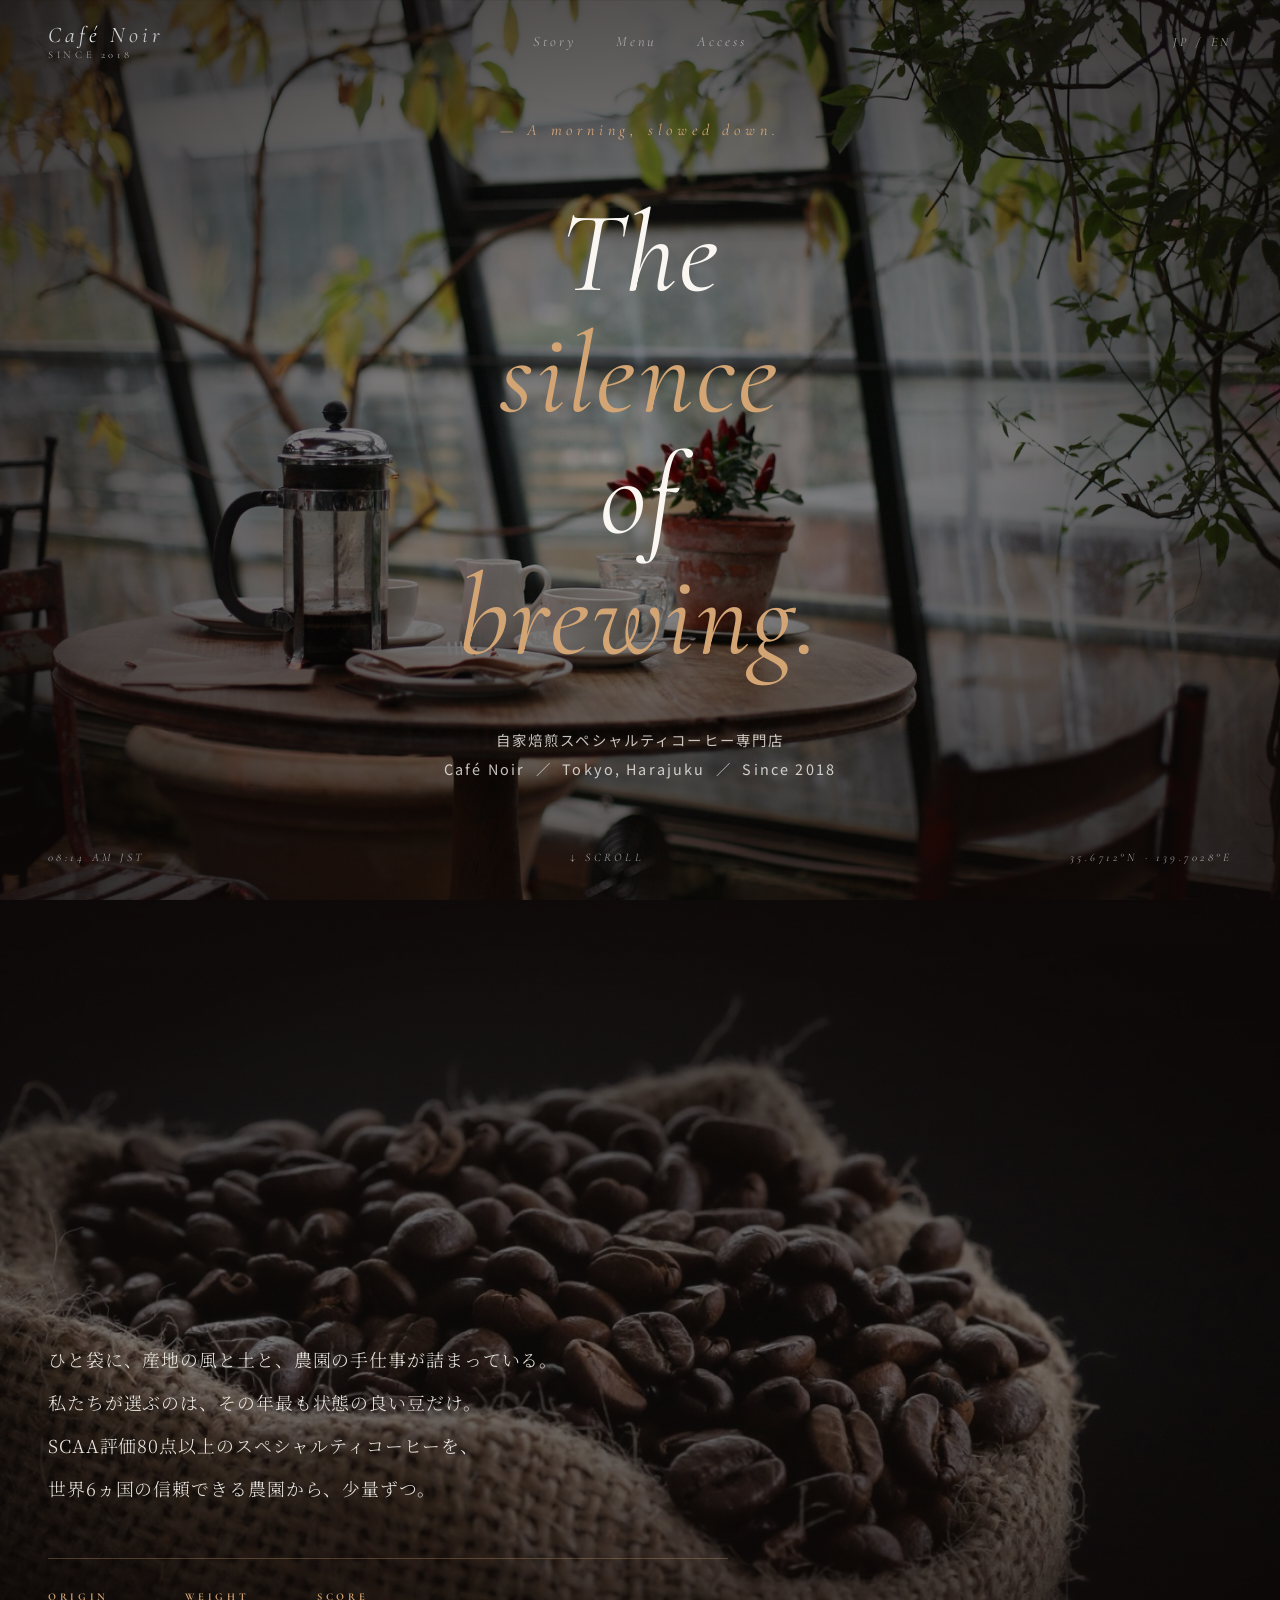
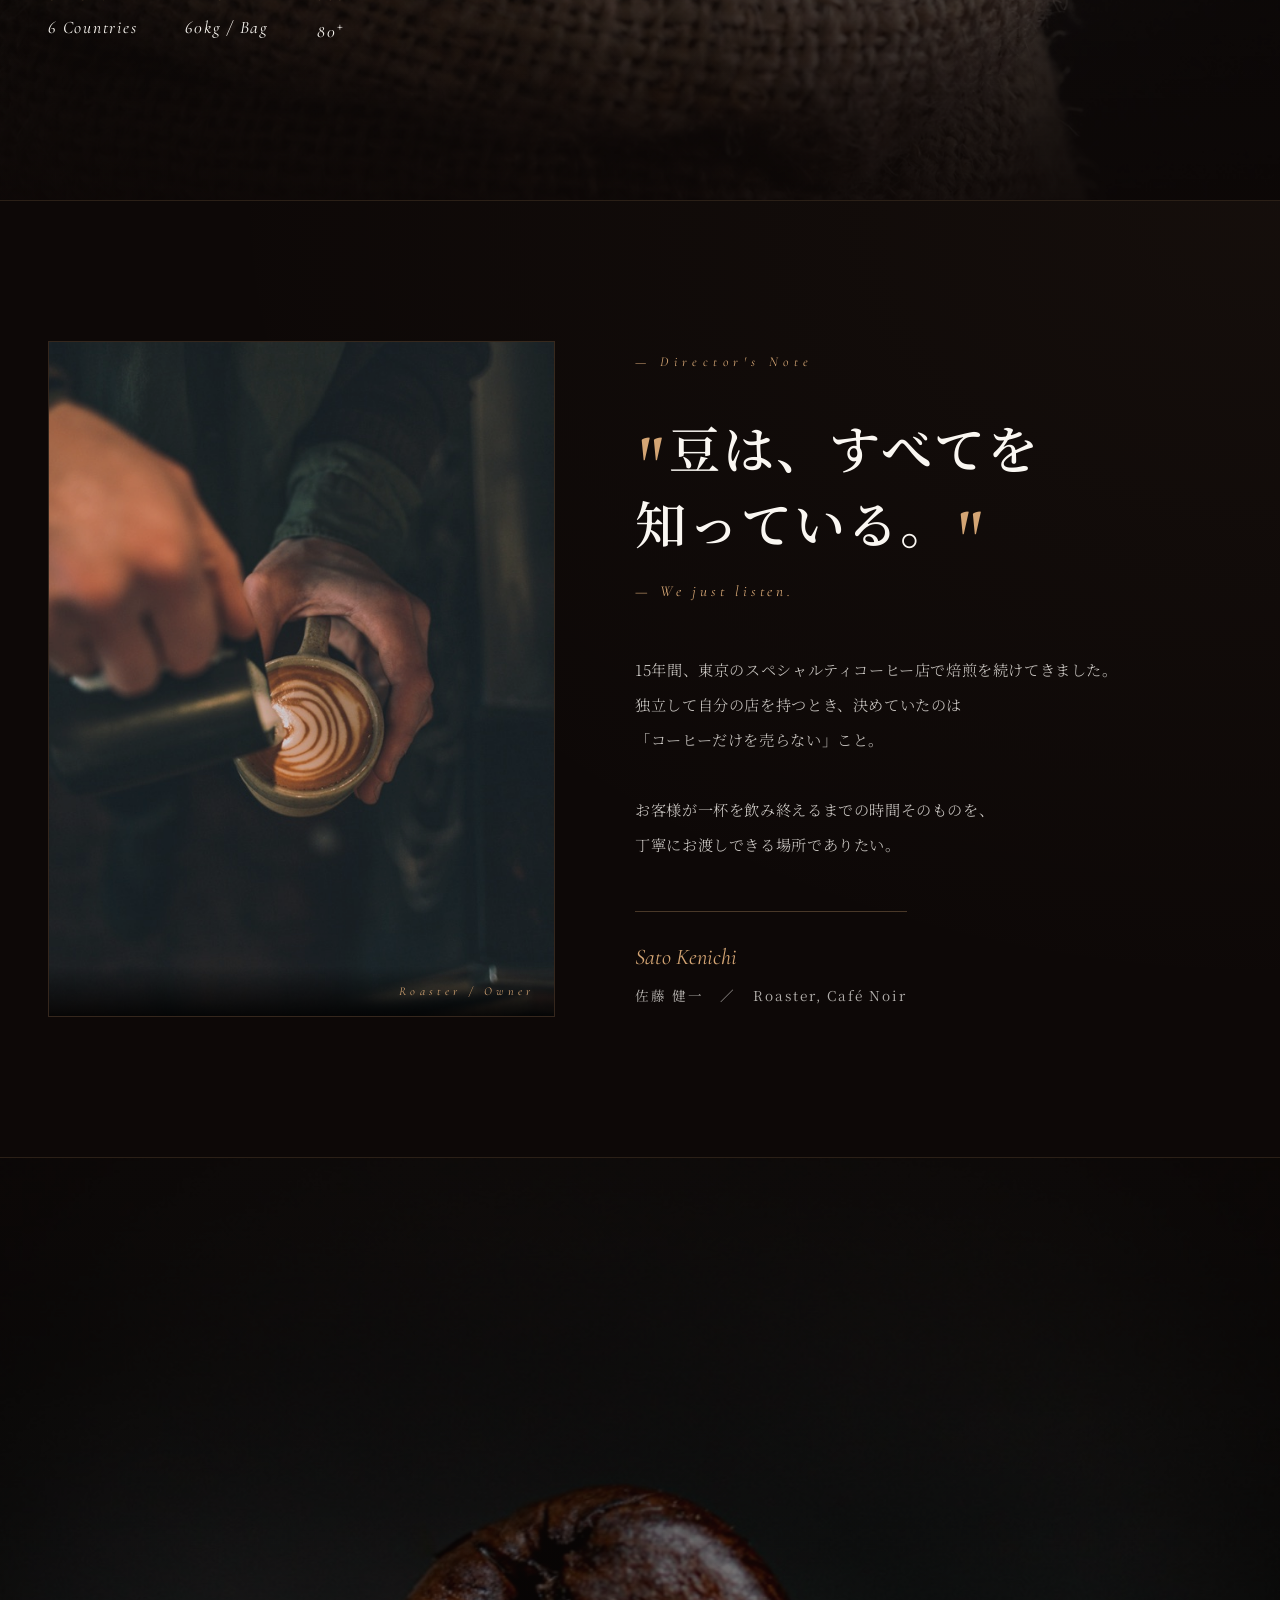
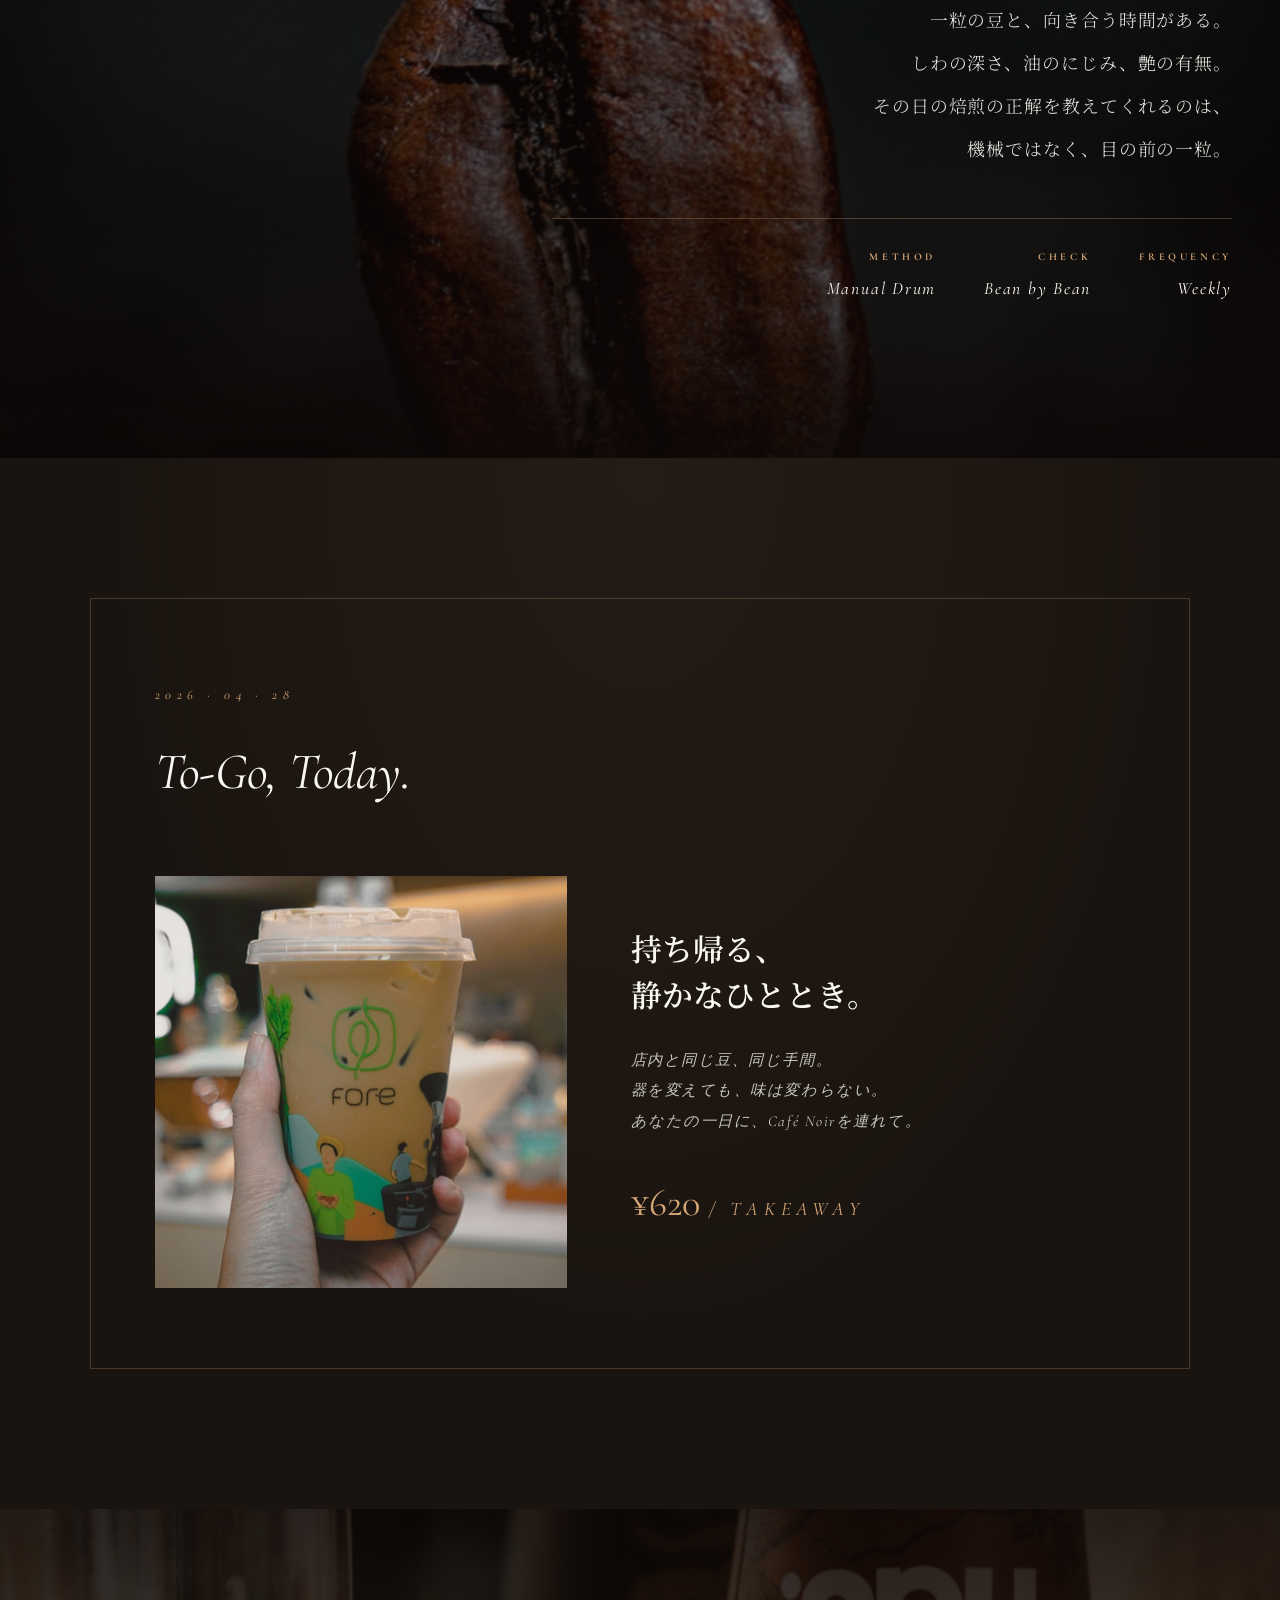
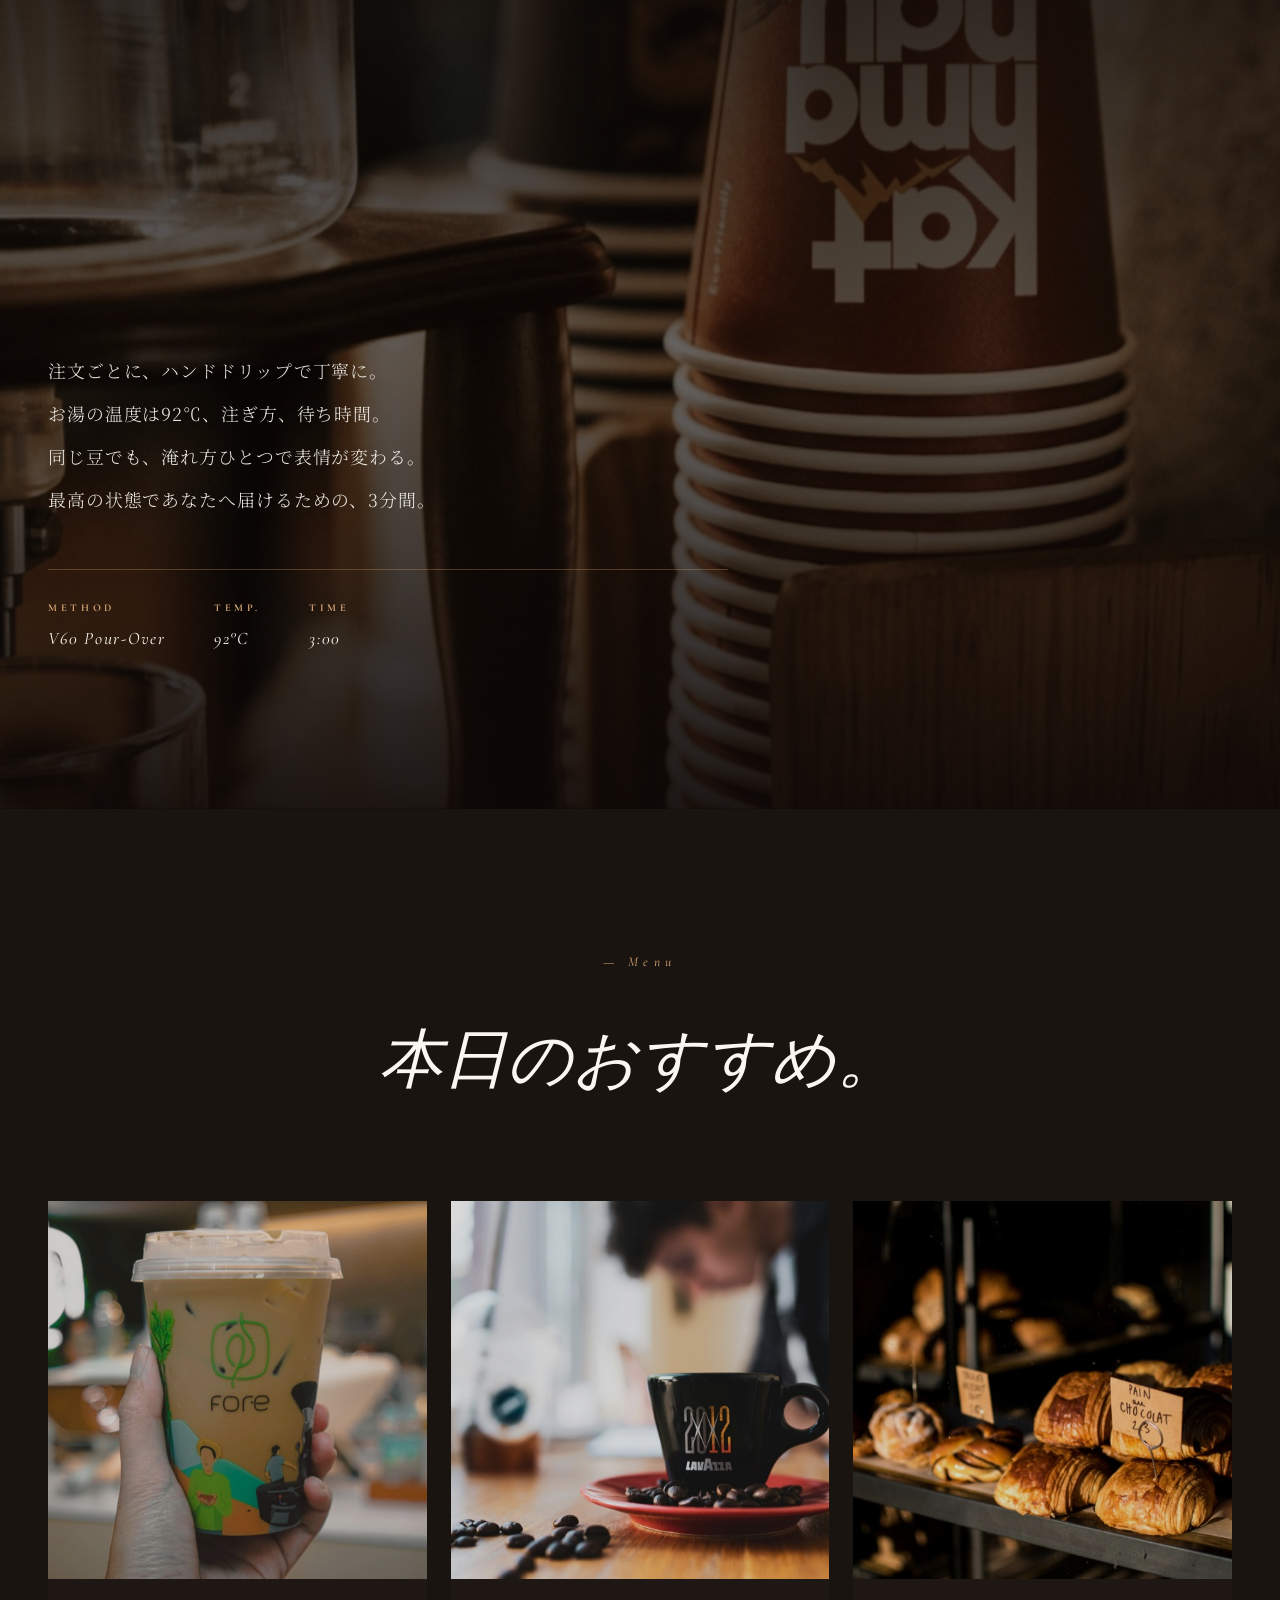
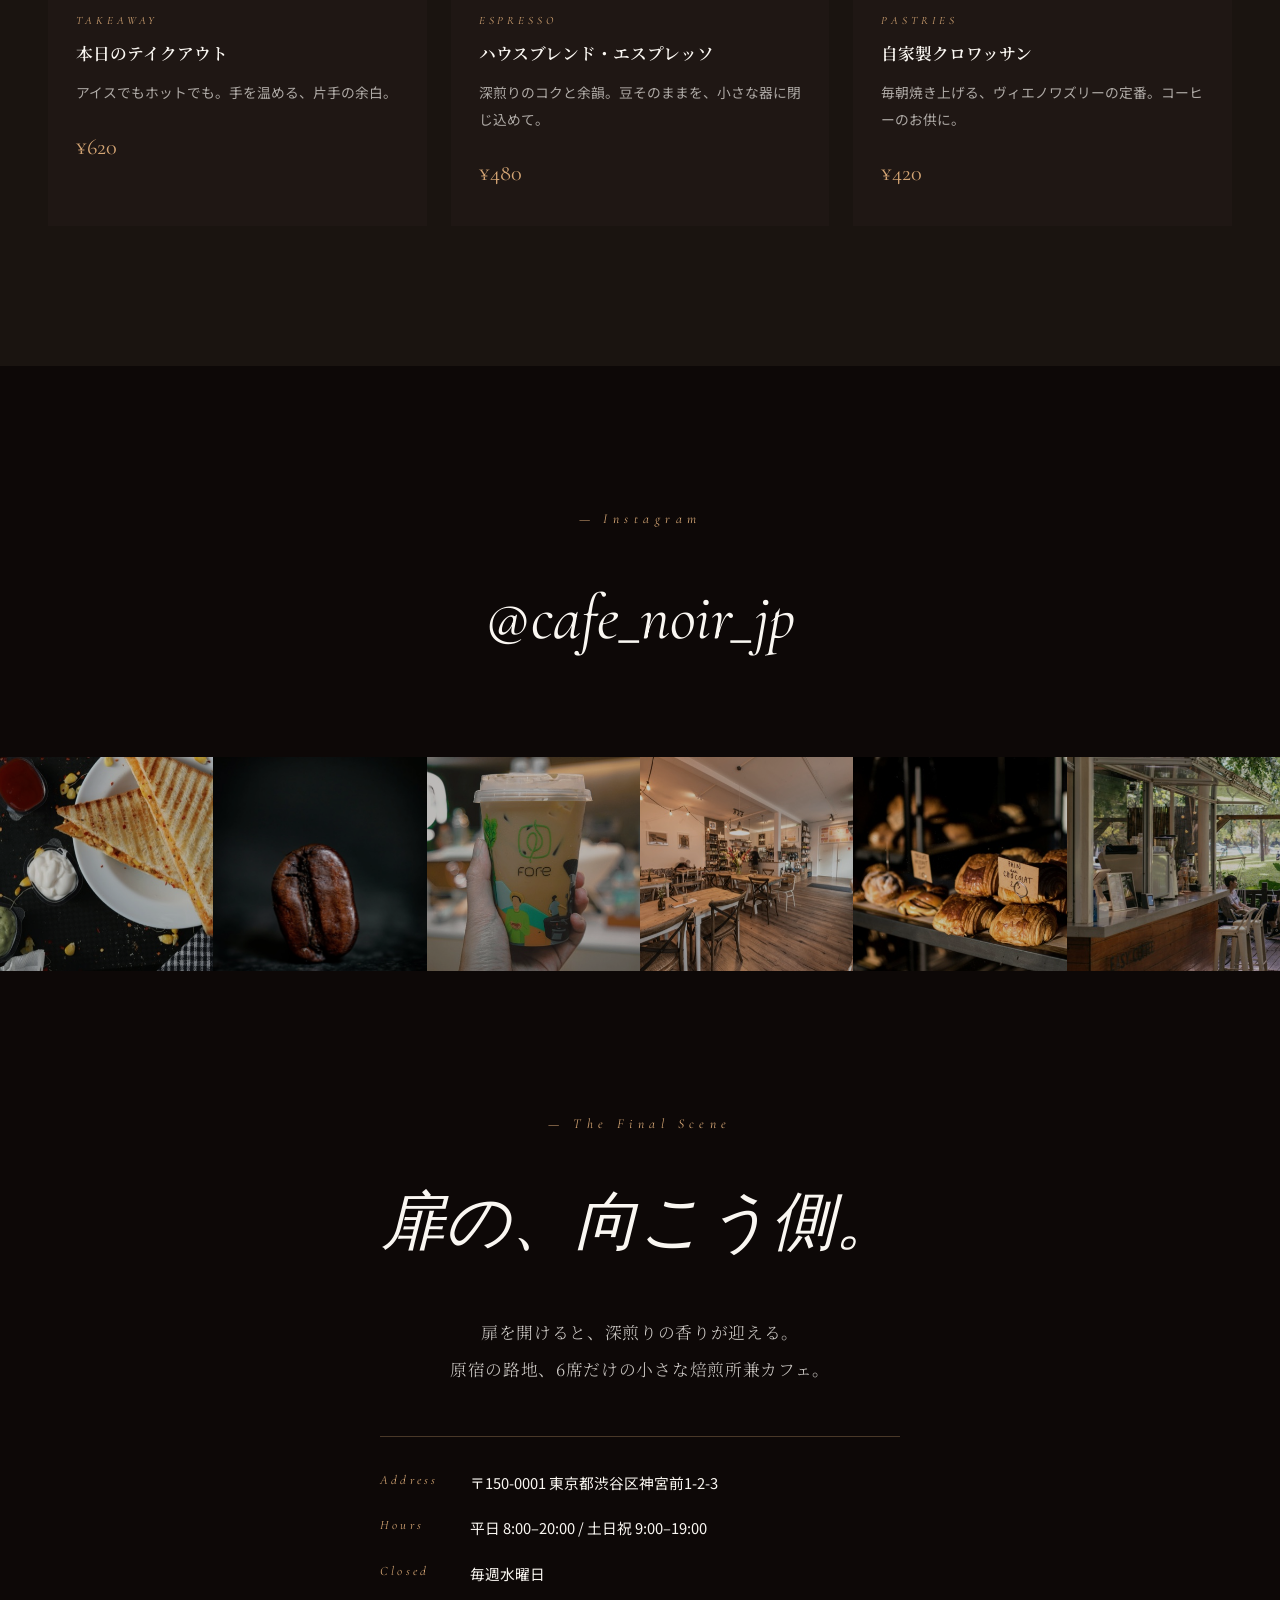
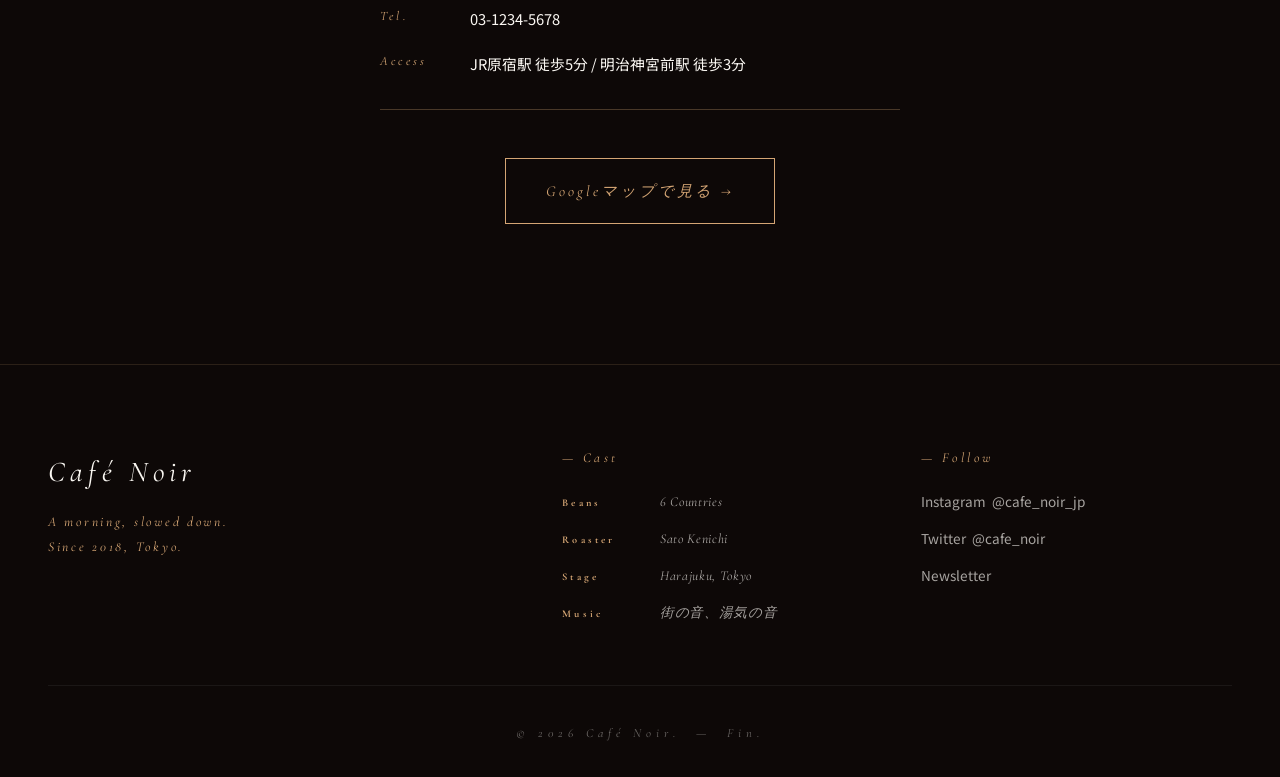
==== cinematic.html @ 2833ba0d "Initial commit: 3 design variations for Café Noir - Editorial: magazine-style with marquee, asymmetr" ====
<!DOCTYPE html>
<html lang="ja">
<head>
<meta charset="UTF-8">
<meta name="viewport" content="width=device-width, initial-scale=1.0">
<title>Café Noir – Cinematic</title>
<link rel="preconnect" href="https://fonts.googleapis.com">
<link rel="preconnect" href="https://fonts.gstatic.com" crossorigin>
<link href="https://fonts.googleapis.com/css2?family=Noto+Sans+JP:wght@300;400;500&family=Noto+Serif+JP:wght@300;400;600;700&family=Cormorant+Garamond:ital,wght@0,400;0,700;1,400&display=swap" rel="stylesheet">
<link rel="stylesheet" href="cinematic.css">
</head>
<body>

<header class="hd">
  <a href="index.html" class="hd__brand">
    <span>Café Noir</span>
    <small>SINCE 2018</small>
  </a>
  <nav class="hd__nav">
    <a href="#story">Story</a>
    <a href="#menu">Menu</a>
    <a href="#access">Access</a>
  </nav>
  <span class="hd__lang">JP / EN</span>
</header>

<!-- HERO: full-screen image with cinematic layered text -->
<section class="hero">
  <div class="hero__bg" style="background-image:url('images/hero.jpg')"></div>
  <div class="hero__veil"></div>
  <div class="hero__inner">
    <p class="hero__chap">— A morning, slowed down.</p>
    <h1 class="hero__title">
      <span>The</span>
      <span class="i">silence</span>
      <span>of</span>
      <span class="i">brewing.</span>
    </h1>
    <p class="hero__sub">自家焙煎スペシャルティコーヒー専門店<br>Café Noir &nbsp;／&nbsp; Tokyo, Harajuku &nbsp;／&nbsp; Since 2018</p>
  </div>
  <div class="hero__bottom">
    <span class="hero__time">08:14 AM JST</span>
    <span class="hero__scroll">↓ SCROLL</span>
    <span class="hero__loc">35.6712°N · 139.7028°E</span>
  </div>
</section>

<!-- CHAPTER 01: BEANS -->
<section class="chap chap--01" id="story">
  <div class="chap__head">
    <span class="chap__no">CHAPTER 01</span>
    <h2 class="chap__title">The Beans</h2>
    <p class="chap__sub">— 麻袋ひとつ分の、世界。</p>
  </div>
  <div class="chap__bg" style="background-image:url('images/beans.jpg')"></div>
  <div class="chap__veil"></div>
  <div class="chap__body">
    <p class="chap__txt">
      ひと袋に、産地の風と土と、農園の手仕事が詰まっている。<br>
      私たちが選ぶのは、その年最も状態の良い豆だけ。<br>
      SCAA評価80点以上のスペシャルティコーヒーを、<br>
      世界6ヵ国の信頼できる農園から、少量ずつ。
    </p>
    <div class="chap__meta">
      <div><span>ORIGIN</span>6 Countries</div>
      <div><span>WEIGHT</span>60kg / Bag</div>
      <div><span>SCORE</span>80<sup>+</sup></div>
    </div>
  </div>
</section>

<!-- DIRECTOR'S NOTE (Owner) -->
<section class="director">
  <div class="director__inner">
    <figure class="director__img">
      <img src="images/owner.jpg" alt="店主 佐藤 健一">
      <figcaption>Roaster / Owner</figcaption>
    </figure>
    <div class="director__txt">
      <p class="director__label">— Director's Note</p>
      <p class="director__quote">
        <em>"</em>豆は、すべてを<br>知っている。<em>"</em>
      </p>
      <p class="director__sub">— We just listen.</p>
      <p class="director__body">
        15年間、東京のスペシャルティコーヒー店で焙煎を続けてきました。<br>
        独立して自分の店を持つとき、決めていたのは<br>
        「コーヒーだけを売らない」こと。<br><br>
        お客様が一杯を飲み終えるまでの時間そのものを、<br>
        丁寧にお渡しできる場所でありたい。
      </p>
      <div class="director__sig">
        <span>Sato Kenichi</span>
        <p>佐藤 健一　／　Roaster, Café Noir</p>
      </div>
    </div>
  </div>
</section>

<!-- CHAPTER 02: COLOR / ROAST -->
<section class="chap chap--02">
  <div class="chap__head chap__head--right">
    <span class="chap__no">CHAPTER 02</span>
    <h2 class="chap__title">The Color</h2>
    <p class="chap__sub">— 色の正解は、豆が知っている。</p>
  </div>
  <div class="chap__bg" style="background-image:url('images/roast.jpg')"></div>
  <div class="chap__veil"></div>
  <div class="chap__body chap__body--right">
    <p class="chap__txt">
      一粒の豆と、向き合う時間がある。<br>
      しわの深さ、油のにじみ、艶の有無。<br>
      その日の焙煎の正解を教えてくれるのは、<br>
      機械ではなく、目の前の一粒。
    </p>
    <div class="chap__meta">
      <div><span>METHOD</span>Manual Drum</div>
      <div><span>CHECK</span>Bean by Bean</div>
      <div><span>FREQUENCY</span>Weekly</div>
    </div>
  </div>
</section>

<!-- TODAY'S TAKEAWAY Cinema Card -->
<section class="card-pick">
  <div class="card-pick__inner">
    <span class="card-pick__date">2026 · 04 · 28</span>
    <h3 class="card-pick__title">To-Go, Today.</h3>
    <div class="card-pick__row">
      <figure class="card-pick__img"><img src="images/menu-drip.jpg" alt=""></figure>
      <div class="card-pick__txt">
        <p class="card-pick__name">持ち帰る、<br>静かなひととき。</p>
        <p class="card-pick__notes">店内と同じ豆、同じ手間。<br>器を変えても、味は変わらない。<br>あなたの一日に、Café Noirを連れて。</p>
        <p class="card-pick__price">¥620 <small>/ TAKEAWAY</small></p>
      </div>
    </div>
  </div>
</section>

<!-- CHAPTER 03: BREWING -->
<section class="chap chap--03">
  <div class="chap__head">
    <span class="chap__no">CHAPTER 03</span>
    <h2 class="chap__title">The Brew</h2>
    <p class="chap__sub">— 一杯ずつ、丁寧に。</p>
  </div>
  <div class="chap__bg" style="background-image:url('images/brew.jpg')"></div>
  <div class="chap__veil"></div>
  <div class="chap__body">
    <p class="chap__txt">
      注文ごとに、ハンドドリップで丁寧に。<br>
      お湯の温度は92℃、注ぎ方、待ち時間。<br>
      同じ豆でも、淹れ方ひとつで表情が変わる。<br>
      最高の状態であなたへ届けるための、3分間。
    </p>
    <div class="chap__meta">
      <div><span>METHOD</span>V60 Pour-Over</div>
      <div><span>TEMP.</span>92°C</div>
      <div><span>TIME</span>3:00</div>
    </div>
  </div>
</section>

<!-- MENU GALLERY -->
<section class="gal" id="menu">
  <div class="gal__head">
    <span class="chap__no">— Menu</span>
    <h2 class="gal__title">本日のおすすめ。</h2>
  </div>
  <div class="gal__grid">
    <article class="gc"><figure class="gc__img"><img src="images/menu-drip.jpg" alt=""></figure>
      <div class="gc__b"><p class="gc__cat">TAKEAWAY</p><h3>本日のテイクアウト</h3><p class="gc__d">アイスでもホットでも。手を温める、片手の余白。</p><p class="gc__p">¥620</p></div>
    </article>
    <article class="gc"><figure class="gc__img"><img src="images/menu-latte.jpg" alt=""></figure>
      <div class="gc__b"><p class="gc__cat">ESPRESSO</p><h3>ハウスブレンド・エスプレッソ</h3><p class="gc__d">深煎りのコクと余韻。豆そのままを、小さな器に閉じ込めて。</p><p class="gc__p">¥480</p></div>
    </article>
    <article class="gc"><figure class="gc__img"><img src="images/menu-season.jpg" alt=""></figure>
      <div class="gc__b"><p class="gc__cat">PASTRIES</p><h3>自家製クロワッサン</h3><p class="gc__d">毎朝焼き上げる、ヴィエノワズリーの定番。コーヒーのお供に。</p><p class="gc__p">¥420</p></div>
    </article>
  </div>
</section>

<!-- INSTAGRAM full-bleed -->
<section class="ig">
  <div class="ig__head">
    <span class="chap__no">— Instagram</span>
    <h2 class="gal__title">@cafe_noir_jp</h2>
  </div>
  <div class="ig__strip">
    <a href="#" class="ig__i"><img src="images/ig1.jpg" alt=""></a>
    <a href="#" class="ig__i"><img src="images/ig2.jpg" alt=""></a>
    <a href="#" class="ig__i"><img src="images/ig3.jpg" alt=""></a>
    <a href="#" class="ig__i"><img src="images/ig4.jpg" alt=""></a>
    <a href="#" class="ig__i"><img src="images/ig5.jpg" alt=""></a>
    <a href="#" class="ig__i"><img src="images/ig6.jpg" alt=""></a>
  </div>
</section>

<!-- ACCESS -->
<section class="acc" id="access">
  <div class="acc__bg" style="background-image:url('images/exterior.jpg')"></div>
  <div class="acc__veil"></div>
  <div class="acc__inner">
    <span class="chap__no">— The Final Scene</span>
    <h2 class="gal__title">扉の、向こう側。</h2>
    <p class="acc__lead">扉を開けると、深煎りの香りが迎える。<br>原宿の路地、6席だけの小さな焙煎所兼カフェ。</p>
    <dl class="acc__dl">
      <dt>Address</dt><dd>〒150-0001 東京都渋谷区神宮前1-2-3</dd>
      <dt>Hours</dt><dd>平日 8:00–20:00 / 土日祝 9:00–19:00</dd>
      <dt>Closed</dt><dd>毎週水曜日</dd>
      <dt>Tel.</dt><dd>03-1234-5678</dd>
      <dt>Access</dt><dd>JR原宿駅 徒歩5分 / 明治神宮前駅 徒歩3分</dd>
    </dl>
    <a href="#" class="btn">Googleマップで見る →</a>
  </div>
</section>

<!-- CREDITS -->
<footer class="ft">
  <div class="ft__inner">
    <div class="ft__main">
      <p class="ft__name">Café Noir</p>
      <p class="ft__tag">A morning, slowed down.<br>Since 2018, Tokyo.</p>
    </div>
    <div class="ft__credits">
      <h4>— Cast</h4>
      <ul>
        <li><span>Beans</span> 6 Countries</li>
        <li><span>Roaster</span> Sato Kenichi</li>
        <li><span>Stage</span> Harajuku, Tokyo</li>
        <li><span>Music</span> 街の音、湯気の音</li>
      </ul>
    </div>
    <div class="ft__follow">
      <h4>— Follow</h4>
      <ul>
        <li><a href="#">Instagram &nbsp;@cafe_noir_jp</a></li>
        <li><a href="#">Twitter &nbsp;@cafe_noir</a></li>
        <li><a href="#">Newsletter</a></li>
      </ul>
    </div>
  </div>
  <p class="ft__copy">© 2026 Café Noir. &nbsp;—&nbsp; Fin.</p>
</footer>

</body>
</html>
---- cinematic.css ----
/* ===== Cinematic / Immersive ===== */
*,*::before,*::after{box-sizing:border-box}
html{scroll-behavior:smooth}
body,h1,h2,h3,h4,p,ul,dl,dd,dt,figure{margin:0;padding:0}
ul{list-style:none}
img{max-width:100%;display:block}
a{color:inherit;text-decoration:none}

:root{
  --black:#0d0807; --darker:#1a1410; --brown:#3E2723; --milk:#8D6E63;
  --cara:#D4A574; --bg:#FAF7F2; --text:#FAF7F2;
  --serif-en:'Cormorant Garamond',Georgia,serif;
  --serif-jp:'Noto Serif JP',serif;
  --sans-jp:'Noto Sans JP',sans-serif;
}

body{font-family:var(--sans-jp);background:var(--black);color:var(--text);line-height:1.85;-webkit-font-smoothing:antialiased;font-size:15px;overflow-x:hidden}
img{filter:brightness(0.95)}

/* ===== HEADER ===== */
.hd{position:fixed;top:0;left:0;right:0;z-index:100;display:grid;grid-template-columns:1fr auto 1fr;align-items:center;padding:24px 48px;mix-blend-mode:difference;color:#fff}
.hd__brand{display:flex;flex-direction:column;line-height:1}
.hd__brand span{font-family:var(--serif-en);font-size:1.4rem;letter-spacing:0.18em;font-style:italic}
.hd__brand small{font-family:var(--serif-en);font-size:0.65rem;letter-spacing:0.35em;margin-top:4px;opacity:0.7}
.hd__nav{display:flex;gap:40px;justify-content:center}
.hd__nav a{font-family:var(--serif-en);font-size:0.9rem;letter-spacing:0.2em;font-style:italic;transition:opacity .3s}
.hd__nav a:hover{opacity:0.6}
.hd__lang{justify-self:end;font-family:var(--serif-en);font-size:0.78rem;letter-spacing:0.3em;opacity:0.7;font-style:italic}

/* ===== HERO ===== */
.hero{position:relative;min-height:100vh;display:flex;align-items:center;justify-content:center;text-align:center;overflow:hidden;color:var(--bg)}
.hero__bg{position:absolute;inset:0;background-size:cover;background-position:center;background-attachment:fixed;animation:zoomIn 18s ease-out infinite alternate}
@keyframes zoomIn{from{transform:scale(1)}to{transform:scale(1.08)}}
.hero__veil{position:absolute;inset:0;background:radial-gradient(ellipse at center,rgba(0,0,0,0.35) 0%,rgba(13,8,7,0.85) 100%)}
.hero__inner{position:relative;padding:0 32px;max-width:1000px}
.hero__chap{font-family:var(--serif-en);font-style:italic;font-size:1rem;letter-spacing:0.3em;color:var(--cara);margin-bottom:48px;animation:fade 1.2s .2s both}
.hero__title{font-family:var(--serif-en);font-weight:400;font-size:clamp(3.5rem,9vw,8rem);line-height:1.05;letter-spacing:0.02em;margin-bottom:48px}
.hero__title span{display:block;animation:fade 1.4s both;font-style:italic;font-weight:400}
.hero__title span:nth-child(1){animation-delay:.4s}
.hero__title span:nth-child(2){animation-delay:.7s;color:var(--cara)}
.hero__title span:nth-child(3){animation-delay:1.0s}
.hero__title span:nth-child(4){animation-delay:1.3s;color:var(--cara)}
.hero__title .i{font-style:italic}
.hero__sub{font-size:0.9rem;letter-spacing:0.15em;line-height:2;color:rgba(250,247,242,0.78);animation:fade 1.4s 1.6s both}
@keyframes fade{from{opacity:0;transform:translateY(20px)}to{opacity:1;transform:translateY(0)}}

.hero__bottom{position:absolute;bottom:32px;left:0;right:0;padding:0 48px;display:flex;justify-content:space-between;align-items:center;font-family:var(--serif-en);font-size:0.72rem;letter-spacing:0.3em;font-style:italic;color:rgba(250,247,242,0.6);animation:fade 1.4s 2s both}
.hero__scroll{animation:bounce 2s ease infinite}
@keyframes bounce{0%,100%{transform:translateY(0);opacity:0.6}50%{transform:translateY(8px);opacity:1}}

/* ===== CHAPTER (full-bleed sections) ===== */
.chap{position:relative;min-height:100vh;display:flex;flex-direction:column;justify-content:center;padding:120px 48px;overflow:hidden;color:var(--bg)}
.chap__bg{position:absolute;inset:0;background-size:cover;background-position:center;background-attachment:fixed;will-change:transform}
.chap__veil{position:absolute;inset:0;background:linear-gradient(180deg,rgba(13,8,7,0.85) 0%,rgba(13,8,7,0.55) 50%,rgba(13,8,7,0.92) 100%)}
.chap__head{position:relative;max-width:1300px;margin:0 auto 80px;width:100%}
.chap__head--right{text-align:right}
.chap__no{font-family:var(--serif-en);font-style:italic;font-size:0.85rem;letter-spacing:0.4em;color:var(--cara);display:block;margin-bottom:28px}
.chap__title{font-family:var(--serif-en);font-weight:400;font-style:italic;font-size:clamp(3rem,7vw,6rem);line-height:1.1;color:var(--bg);letter-spacing:0.02em;margin-bottom:24px}
.chap__sub{font-family:var(--serif-jp);font-size:1.05rem;color:var(--cara);letter-spacing:0.05em;font-weight:300}

.chap__body{position:relative;max-width:1300px;margin:0 auto;width:100%}
.chap__body--right{text-align:right}
.chap__body--right .chap__meta{justify-content:flex-end}
.chap__txt{font-family:var(--serif-jp);font-size:clamp(1rem,1.4vw,1.25rem);line-height:2.4;color:rgba(250,247,242,0.92);max-width:680px;margin-bottom:48px;font-weight:300;letter-spacing:0.05em}
.chap__body--right .chap__txt{margin-left:auto}
.chap__meta{display:flex;gap:48px;flex-wrap:wrap;border-top:1px solid rgba(212,165,116,0.3);padding-top:28px;max-width:680px}
.chap__body--right .chap__meta{margin-left:auto}
.chap__meta div{font-family:var(--serif-en);color:var(--bg);font-size:1.1rem;letter-spacing:0.1em;font-style:italic}
.chap__meta span{display:block;font-size:0.65rem;letter-spacing:0.35em;color:var(--cara);margin-bottom:6px;font-style:normal;font-weight:700}

/* ===== DIRECTOR'S NOTE (Owner) ===== */
.director{padding:140px 48px;background:var(--black);border-block:1px solid rgba(212,165,116,0.15);position:relative}
.director::before{content:'';position:absolute;inset:0;background:radial-gradient(ellipse at top right,rgba(212,165,116,0.04),transparent 60%);pointer-events:none}
.director__inner{position:relative;max-width:1200px;margin:0 auto;display:grid;grid-template-columns:0.85fr 1fr;gap:80px;align-items:center}
.director__img{position:relative;aspect-ratio:3/4;overflow:hidden;border:1px solid rgba(212,165,116,0.2)}
.director__img img{width:100%;height:100%;object-fit:cover;filter:brightness(0.85) saturate(0.9)}
.director__img figcaption{position:absolute;bottom:0;left:0;right:0;padding:14px 20px;background:linear-gradient(180deg,transparent,rgba(0,0,0,0.85));color:var(--cara);font-family:var(--serif-en);font-style:italic;font-size:0.75rem;letter-spacing:0.35em;text-align:right}
.director__label{font-family:var(--serif-en);font-style:italic;font-size:0.85rem;letter-spacing:0.4em;color:var(--cara);margin-bottom:36px}
.director__quote{font-family:var(--serif-jp);font-weight:600;font-size:clamp(2rem,4vw,3.4rem);line-height:1.45;color:var(--bg);letter-spacing:0.04em;margin-bottom:18px;position:relative}
.director__quote em{color:var(--cara);font-style:normal;font-family:var(--serif-en);font-size:1.6em;line-height:0;display:inline-block;vertical-align:-0.25em;margin:0 0.05em}
.director__sub{font-family:var(--serif-en);font-style:italic;font-size:0.95rem;letter-spacing:0.25em;color:var(--cara);margin-bottom:48px}
.director__body{font-family:var(--serif-jp);font-size:0.95rem;line-height:2.3;color:rgba(250,247,242,0.82);font-weight:300;letter-spacing:0.04em;margin-bottom:48px}
.director__sig{border-top:1px solid rgba(212,165,116,0.3);padding-top:24px;display:inline-block}
.director__sig span{font-family:var(--serif-en);font-style:italic;font-size:1.4rem;color:var(--cara);display:block;margin-bottom:6px}
.director__sig p{font-family:var(--serif-jp);font-size:0.85rem;letter-spacing:0.15em;color:rgba(250,247,242,0.7);margin:0}

/* ===== TODAY'S PICK card ===== */
.card-pick{background:var(--darker);padding:140px 48px;color:var(--bg);position:relative}
.card-pick::before{content:'';position:absolute;inset:0;background:radial-gradient(ellipse at top,rgba(212,165,116,0.05),transparent 60%);pointer-events:none}
.card-pick__inner{position:relative;max-width:1100px;margin:0 auto;border:1px solid rgba(212,165,116,0.25);padding:80px 64px}
.card-pick__date{font-family:var(--serif-en);font-style:italic;letter-spacing:0.4em;color:var(--cara);font-size:0.85rem}
.card-pick__title{font-family:var(--serif-en);font-style:italic;font-weight:400;font-size:clamp(2.2rem,4vw,3.4rem);margin:18px 0 56px}
.card-pick__row{display:grid;grid-template-columns:1fr 1.2fr;gap:64px;align-items:center}
.card-pick__img{aspect-ratio:1/1;overflow:hidden}
.card-pick__img img{width:100%;height:100%;object-fit:cover}
.card-pick__name{font-family:var(--serif-jp);font-weight:600;font-size:clamp(1.4rem,2.4vw,2rem);line-height:1.5;margin-bottom:28px}
.card-pick__notes{font-family:var(--serif-en);font-style:italic;font-size:0.95rem;letter-spacing:0.1em;line-height:2;color:rgba(250,247,242,0.78);margin-bottom:32px}
.card-pick__price{font-family:var(--serif-en);font-size:2.4rem;color:var(--cara);font-weight:400}
.card-pick__price small{font-size:0.5em;letter-spacing:0.3em;font-style:italic}

/* ===== MENU GALLERY ===== */
.gal{padding:140px 48px;background:var(--darker)}
.gal__head{text-align:center;margin-bottom:80px}
.gal__title{font-family:var(--serif-en);font-style:italic;font-weight:400;font-size:clamp(2.4rem,5vw,4rem);color:var(--bg);margin-top:18px}
.gal__grid{display:grid;grid-template-columns:repeat(3,1fr);gap:24px;max-width:1300px;margin:0 auto}
.gc{background:#1f1714;overflow:hidden}
.gc__img{aspect-ratio:1/1;overflow:hidden}
.gc__img img{width:100%;height:100%;object-fit:cover;transition:transform 1s,filter .6s;filter:brightness(0.85)}
.gc:hover .gc__img img{transform:scale(1.06);filter:brightness(1)}
.gc__b{padding:32px 28px}
.gc__cat{font-family:var(--serif-en);font-style:italic;font-size:0.7rem;letter-spacing:0.35em;color:var(--cara);margin-bottom:8px}
.gc__b h3{font-family:var(--serif-jp);font-weight:600;font-size:1.05rem;color:var(--bg);margin-bottom:12px;line-height:1.6}
.gc__d{font-size:0.86rem;color:rgba(250,247,242,0.65);margin-bottom:20px;line-height:1.95}
.gc__p{font-family:var(--serif-en);font-size:1.4rem;color:var(--cara)}

/* ===== INSTAGRAM strip ===== */
.ig{padding:140px 0 0;background:var(--black)}
.ig__head{text-align:center;margin-bottom:80px;padding:0 48px}
.ig__strip{display:grid;grid-template-columns:repeat(6,1fr);gap:0}
.ig__i{aspect-ratio:1/1;overflow:hidden}
.ig__i img{width:100%;height:100%;object-fit:cover;transition:transform .8s,filter .6s;filter:brightness(0.78) saturate(0.9)}
.ig__i:hover img{transform:scale(1.08);filter:brightness(1) saturate(1)}

/* ===== ACCESS ===== */
.acc{position:relative;padding:140px 48px;color:var(--bg);overflow:hidden;text-align:center}
.acc__bg{position:absolute;inset:0;background-size:cover;background-position:center;background-attachment:fixed}
.acc__veil{position:absolute;inset:0;background:rgba(13,8,7,0.88)}
.acc__inner{position:relative;max-width:700px;margin:0 auto}
.acc__lead{font-family:var(--serif-jp);font-size:1.05rem;line-height:2.2;color:rgba(250,247,242,0.82);margin:32px 0;font-weight:300;letter-spacing:0.04em}
.acc__dl{display:grid;grid-template-columns:auto 1fr;gap:18px 32px;text-align:left;margin:48px auto;max-width:520px;padding:32px 0;border-block:1px solid rgba(212,165,116,0.3)}
.acc__dl dt{font-family:var(--serif-en);font-style:italic;font-size:0.8rem;letter-spacing:0.25em;color:var(--cara)}
.acc__dl dd{font-size:0.92rem;line-height:1.85}
.btn{display:inline-block;padding:18px 40px;border:1px solid var(--cara);color:var(--cara);font-family:var(--serif-en);font-style:italic;font-size:0.95rem;letter-spacing:0.2em;transition:all .3s}
.btn:hover{background:var(--cara);color:var(--brown)}

/* ===== FOOTER (credits) ===== */
.ft{background:var(--black);padding:80px 48px 32px;border-top:1px solid rgba(212,165,116,0.15)}
.ft__inner{display:grid;grid-template-columns:1.5fr 1fr 1fr;gap:48px;max-width:1200px;margin:0 auto;padding-bottom:60px;border-bottom:1px solid rgba(255,255,255,0.06)}
.ft__name{font-family:var(--serif-en);font-style:italic;font-size:1.8rem;letter-spacing:0.18em;color:var(--bg);margin-bottom:10px}
.ft__tag{font-family:var(--serif-en);font-style:italic;font-size:0.85rem;letter-spacing:0.2em;color:var(--cara)}
.ft h4{font-family:var(--serif-en);font-style:italic;font-size:0.85rem;letter-spacing:0.25em;color:var(--cara);margin-bottom:18px;font-weight:400}
.ft ul{display:flex;flex-direction:column;gap:12px}
.ft__credits li{font-family:var(--serif-en);font-style:italic;font-size:0.9rem;color:rgba(250,247,242,0.65);letter-spacing:0.05em}
.ft__credits li span{display:inline-block;width:80px;font-size:0.65rem;letter-spacing:0.3em;color:var(--cara);font-style:normal;font-weight:700;margin-right:14px}
.ft li,.ft a{font-size:0.85rem;color:rgba(250,247,242,0.65);transition:color .2s}
.ft a:hover{color:var(--cara)}
.ft__copy{text-align:center;font-family:var(--serif-en);font-style:italic;letter-spacing:0.4em;color:rgba(250,247,242,0.4);margin-top:36px;font-size:0.78rem}

/* ===== Responsive ===== */
@media(max-width:1023px){
  .hd{padding:18px 24px;grid-template-columns:1fr 1fr}
  .hd__nav{display:none}
  .hd__lang{display:none}
  .hero__title{font-size:clamp(2.5rem,9vw,5rem)}
  .hero__bottom{padding:0 24px;flex-wrap:wrap;gap:8px;font-size:0.6rem}
  .chap{padding:80px 24px}
  .chap__head--right{text-align:left}
  .chap__body--right{text-align:left}
  .chap__body--right .chap__txt{margin-left:0}
  .chap__body--right .chap__meta{margin-left:0;justify-content:flex-start}
  .director__inner{grid-template-columns:1fr;gap:48px;max-width:520px}
  .director__img{aspect-ratio:4/5;max-width:340px;margin:0 auto}
  .card-pick__inner{padding:48px 24px}
  .card-pick__row{grid-template-columns:1fr;gap:40px}
  .gal__grid{grid-template-columns:1fr 1fr}
  .ig__strip{grid-template-columns:repeat(3,1fr)}
  .ft__inner{grid-template-columns:1fr;gap:36px}
}
@media(max-width:600px){
  .gal__grid{grid-template-columns:1fr;max-width:380px;margin:0 auto}
  .ig__strip{grid-template-columns:repeat(2,1fr)}
  .interlude__quote{font-size:1.4rem}
  .chap__txt{font-size:1rem;line-height:2.1}
  .chap__meta{flex-direction:column;gap:24px}
}
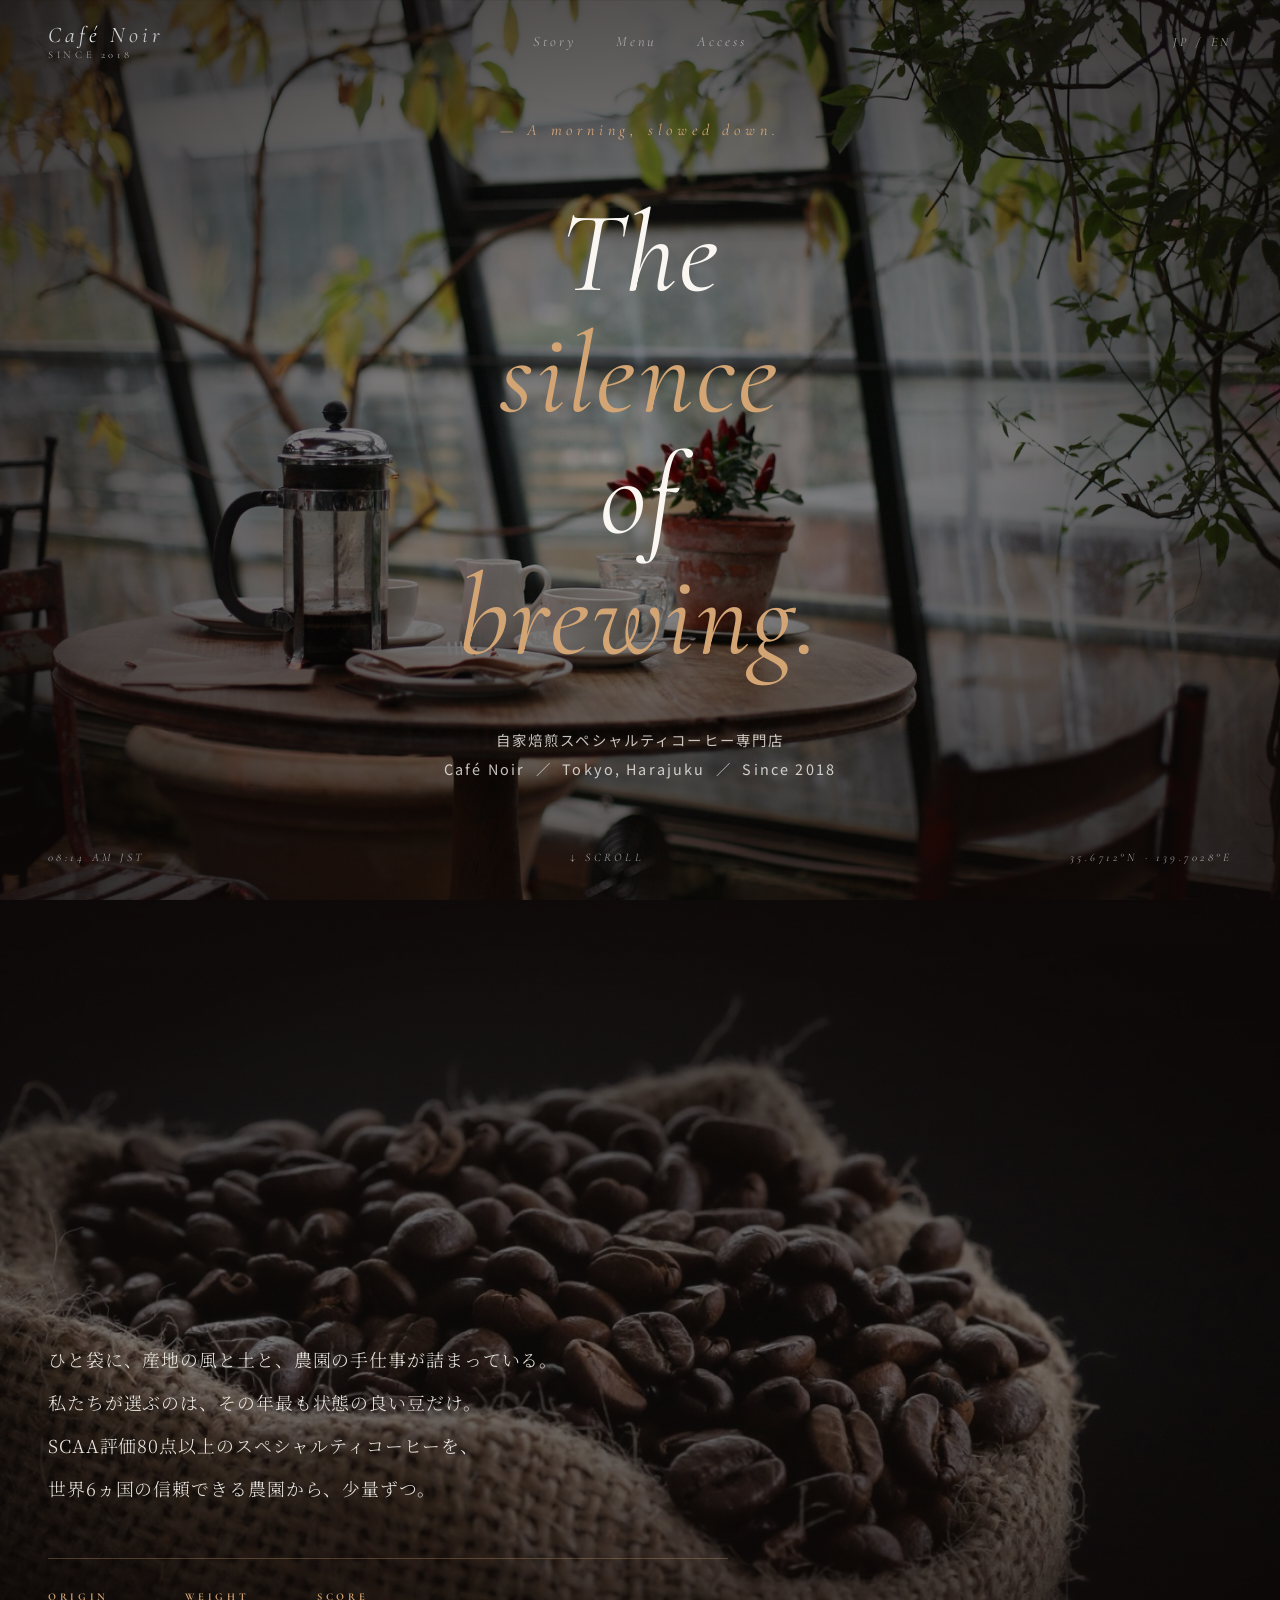
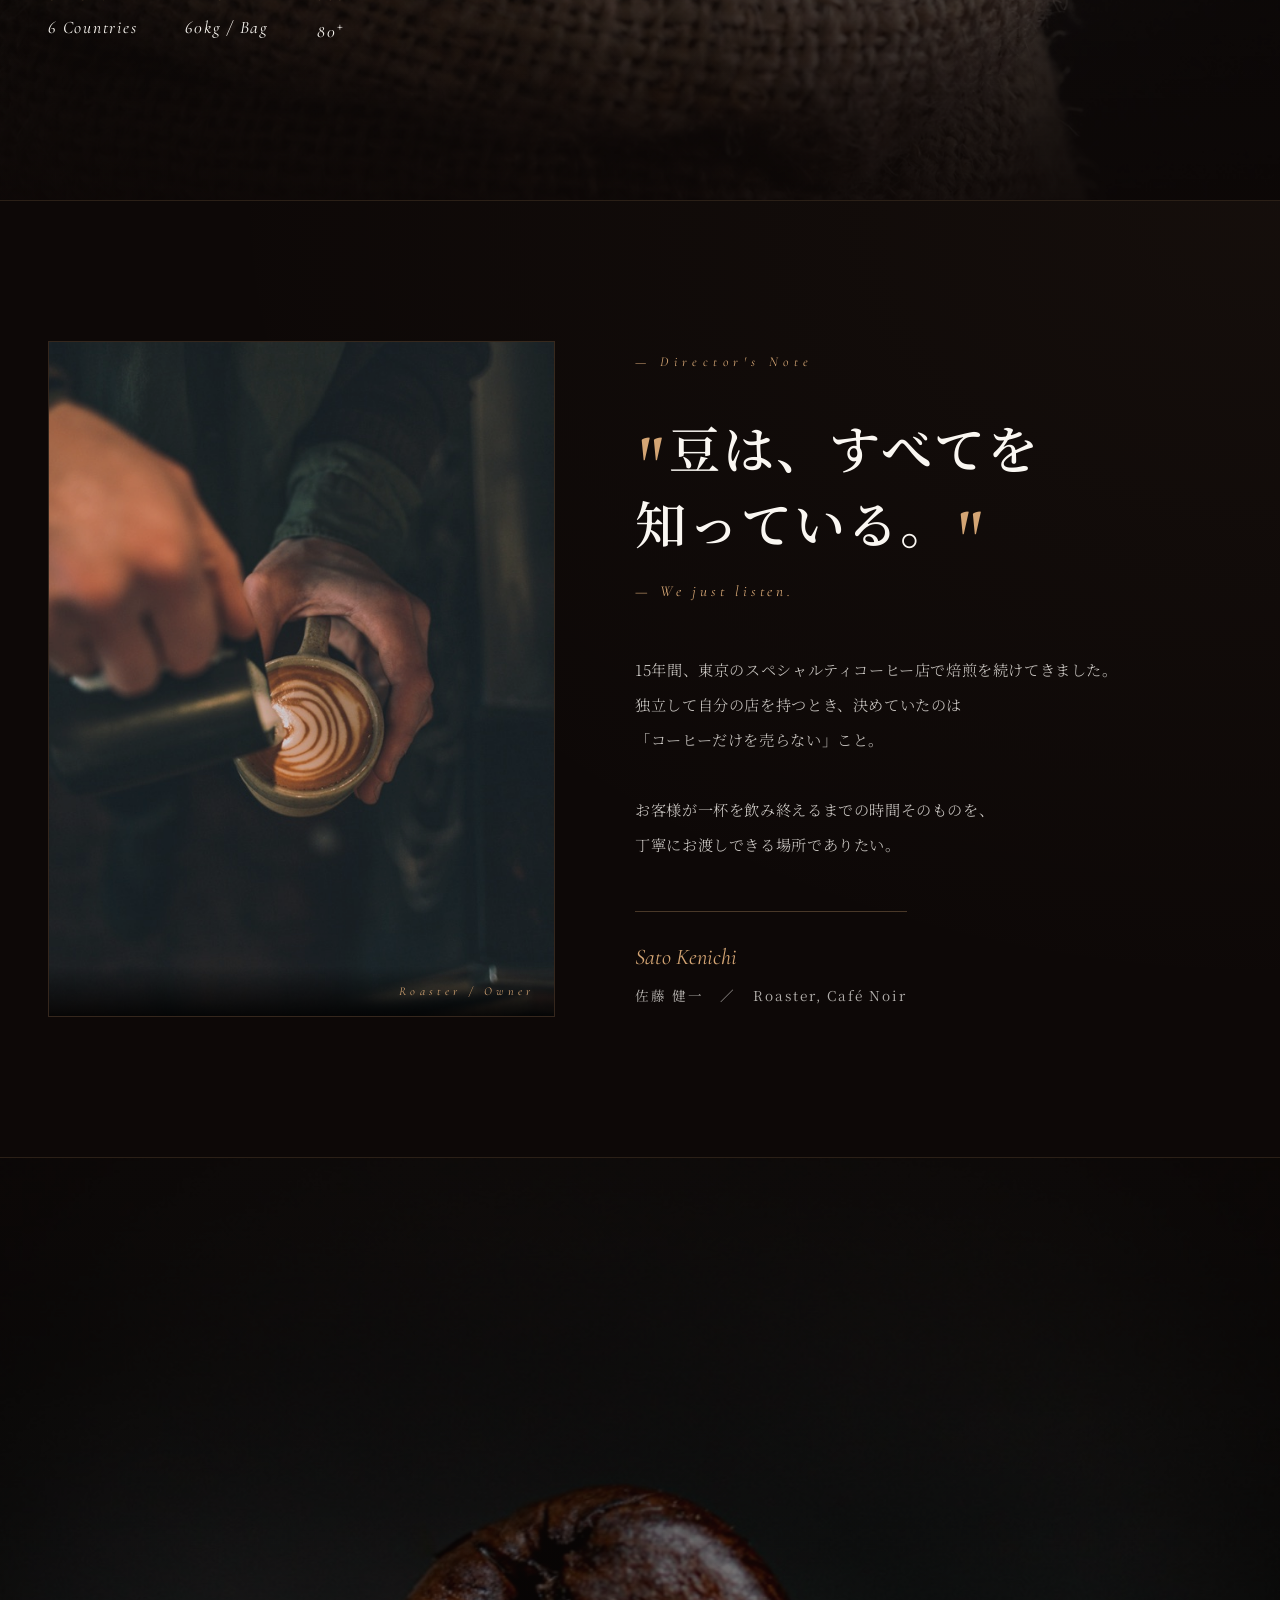
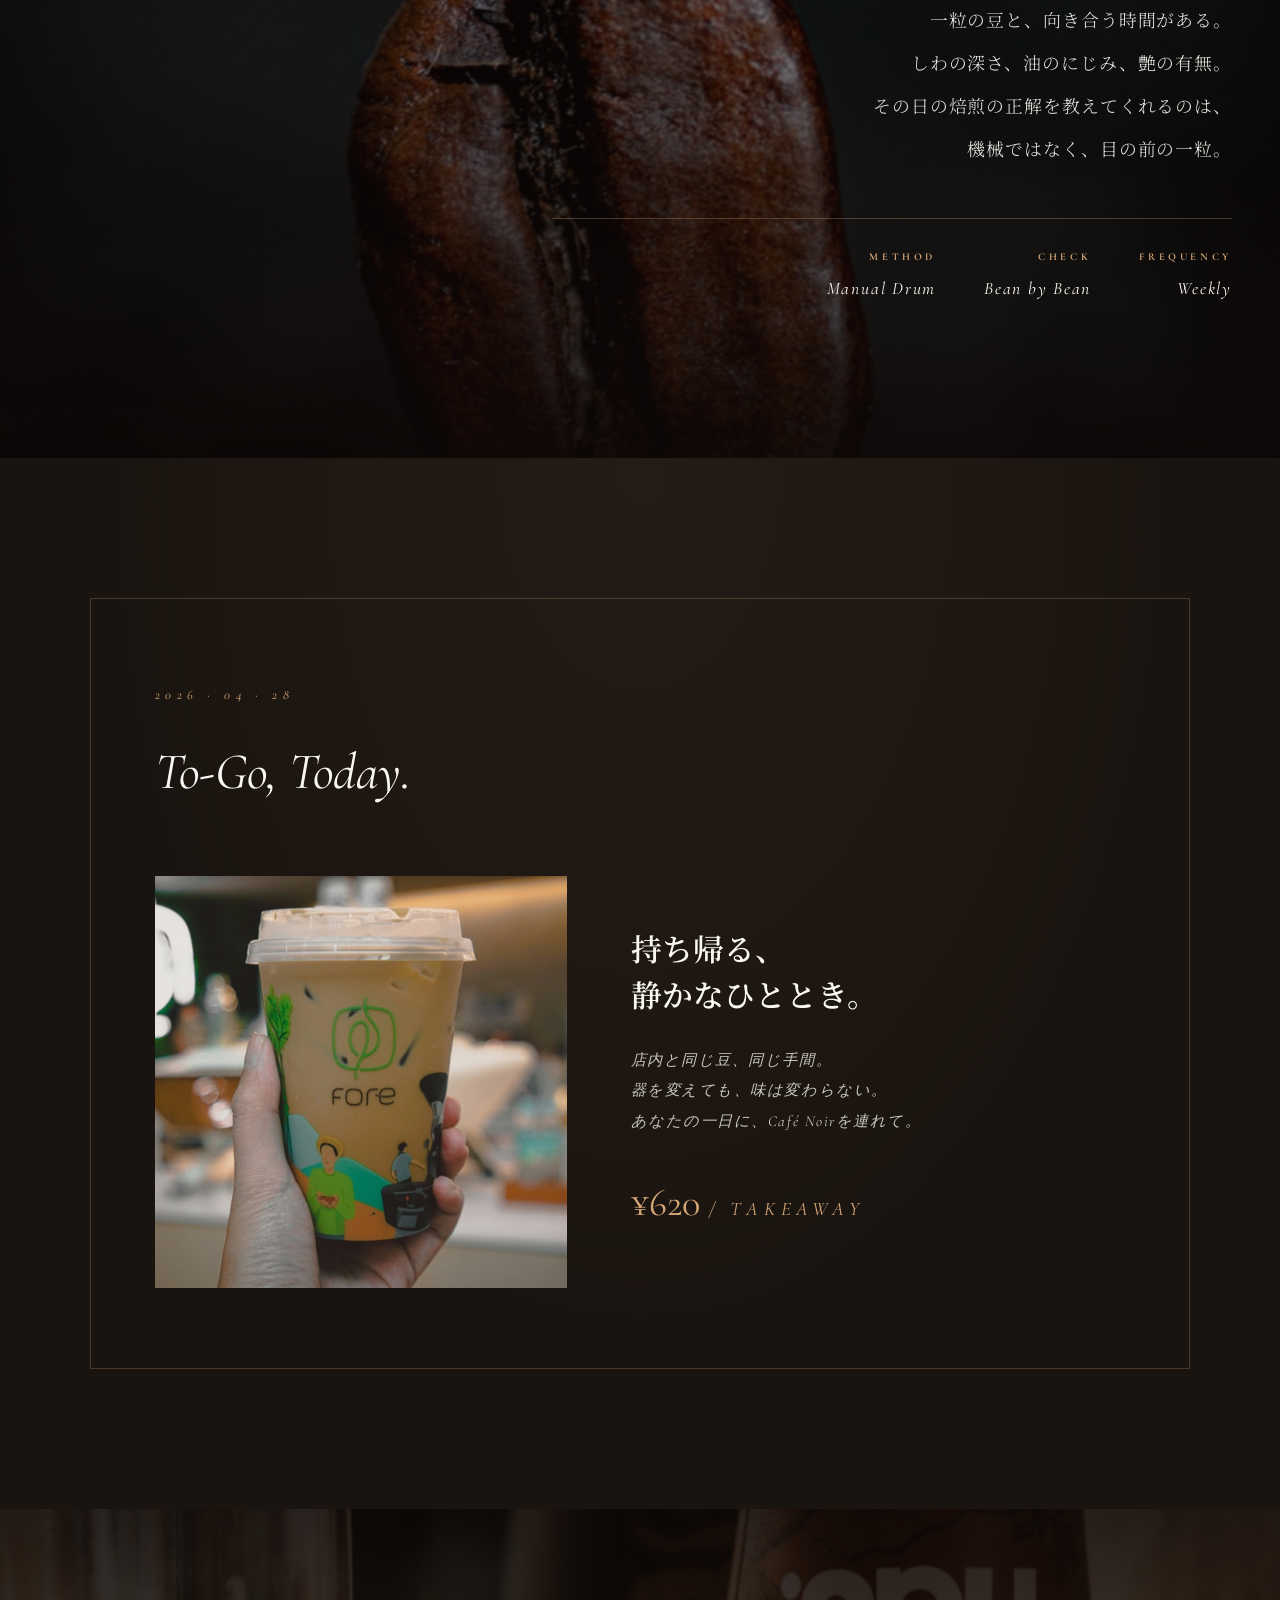
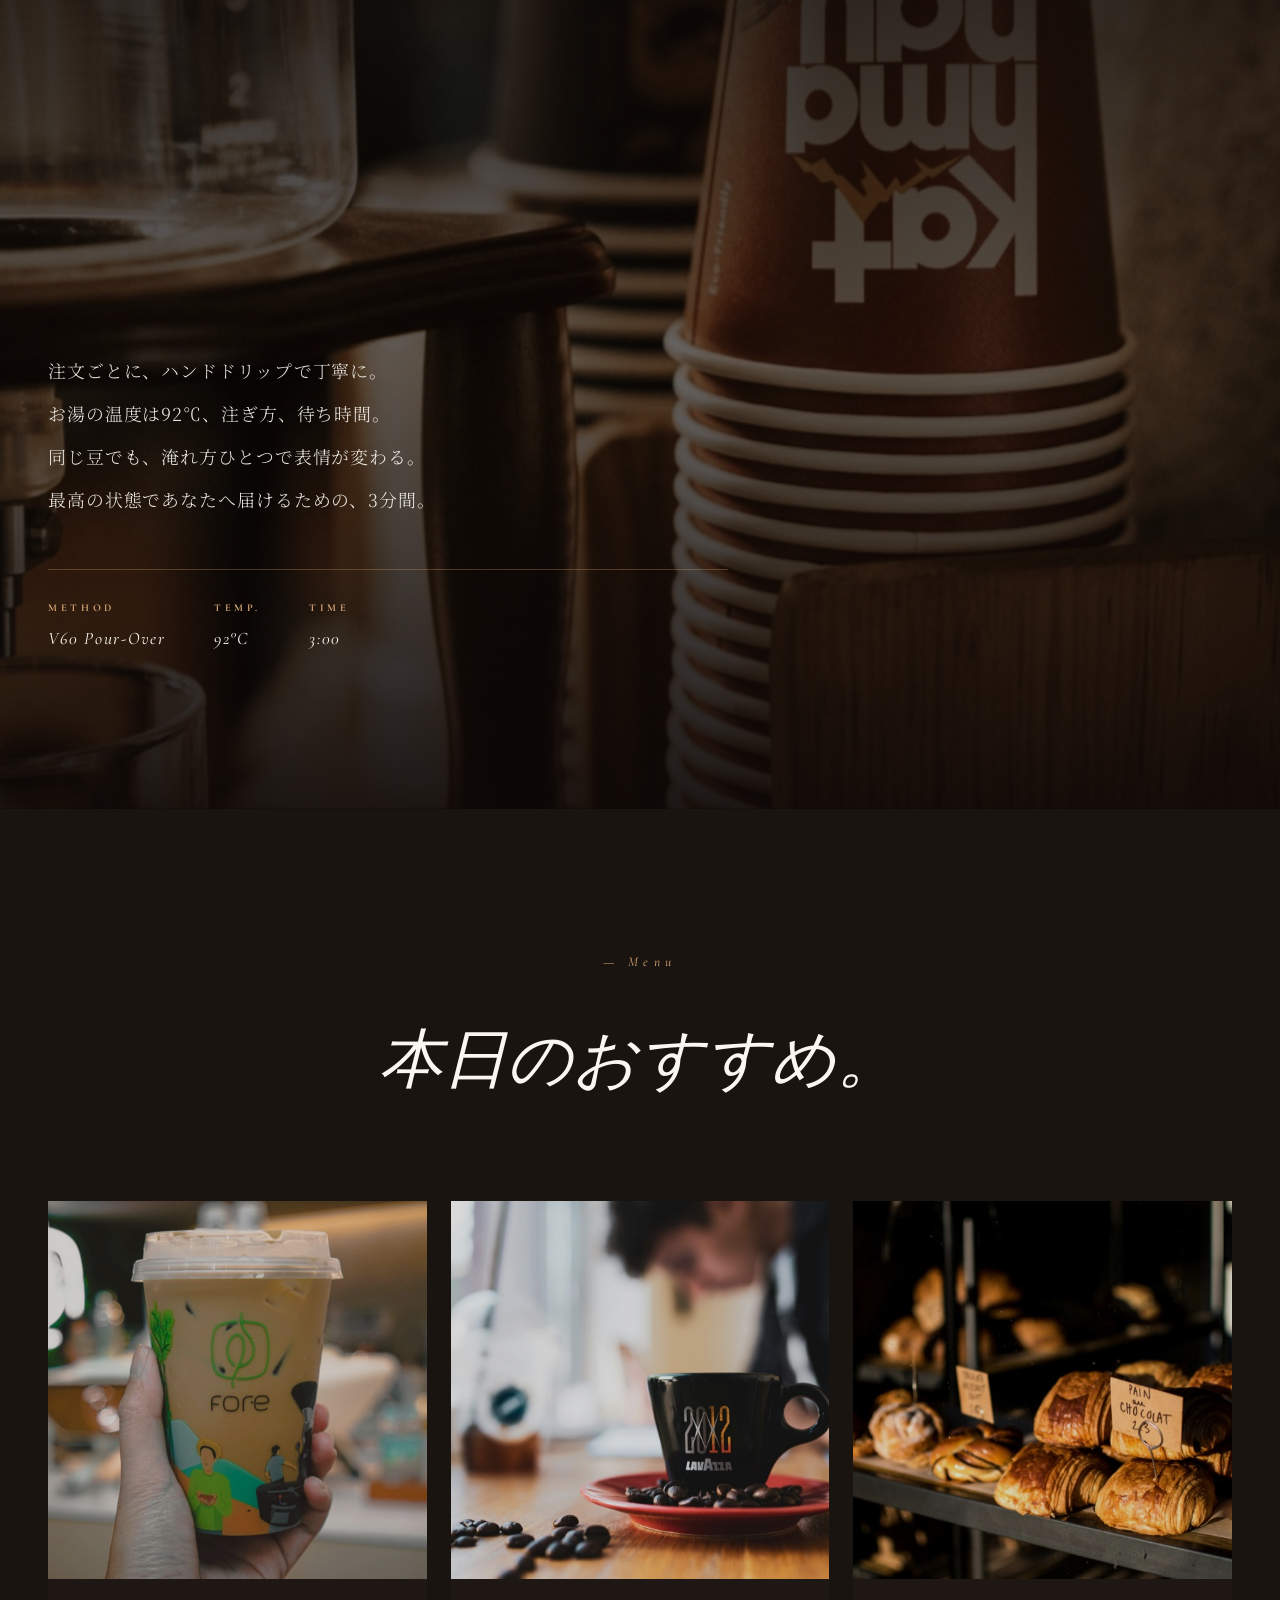
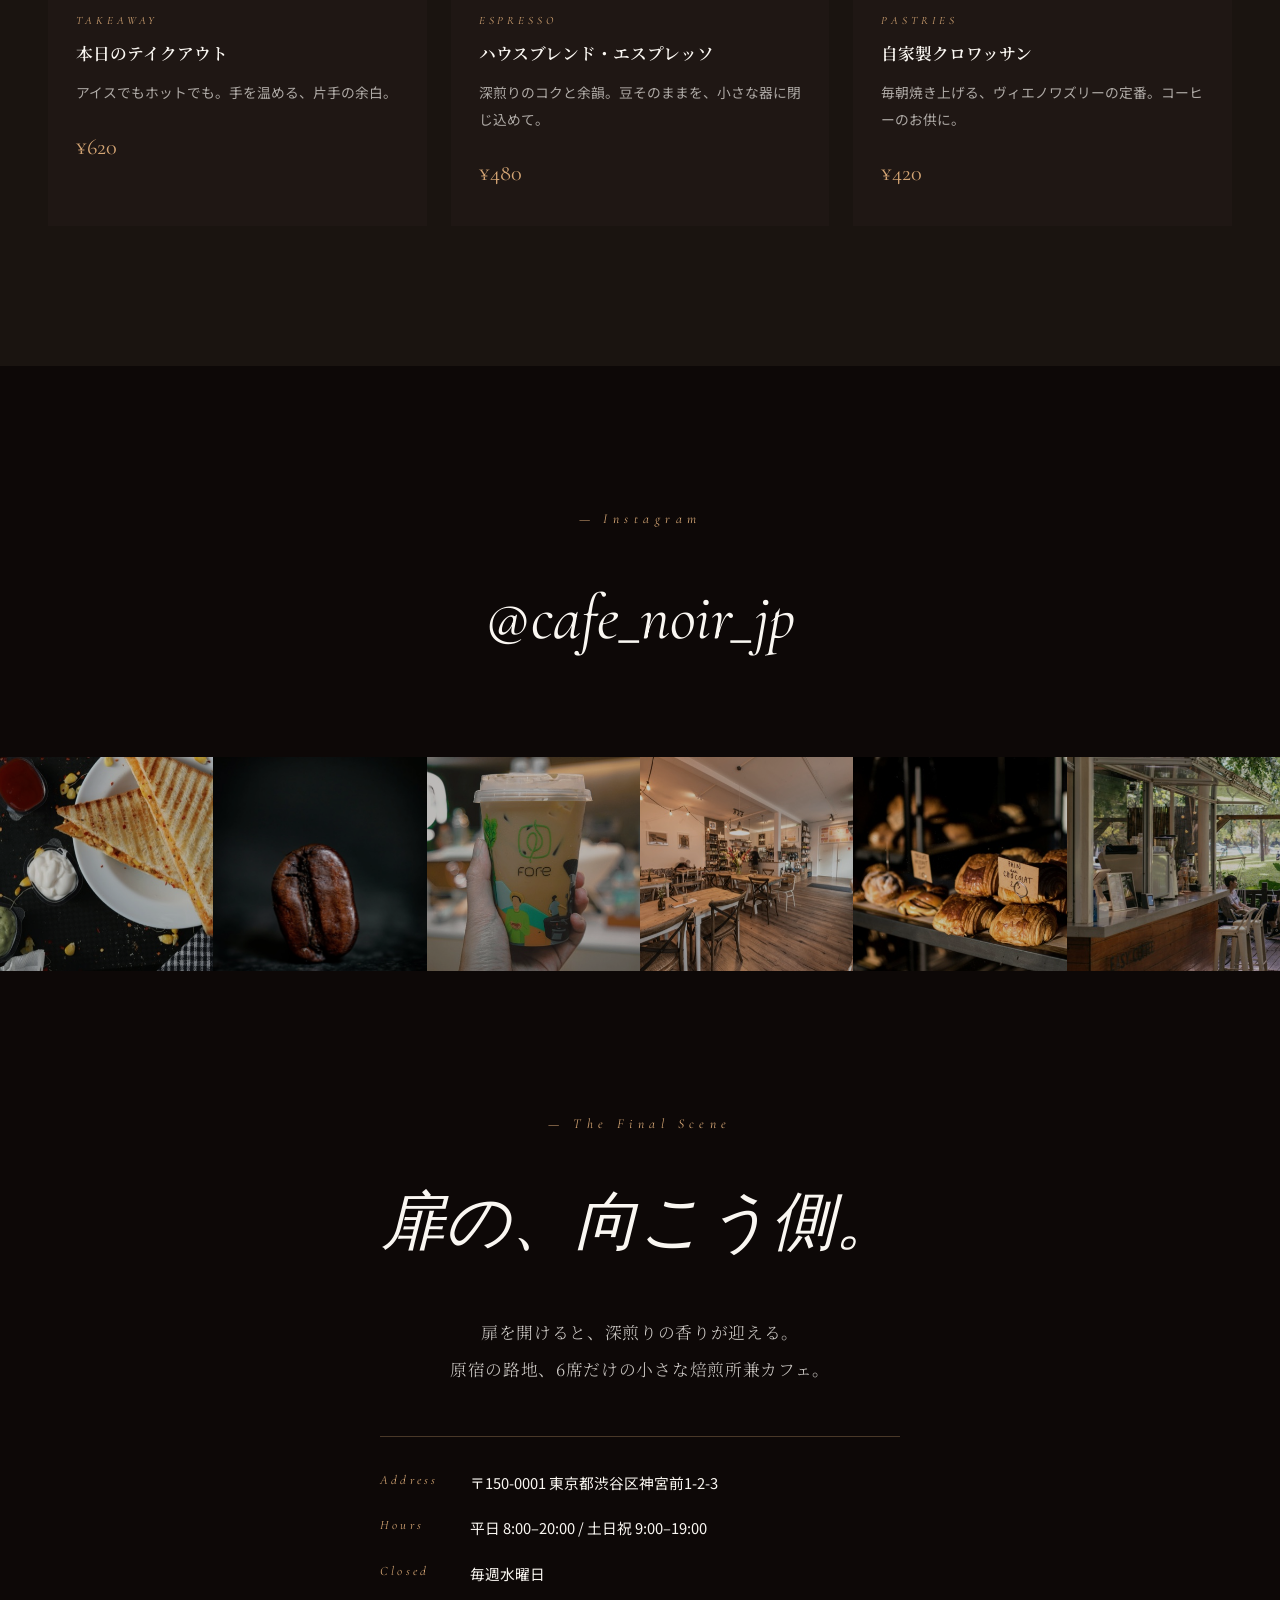
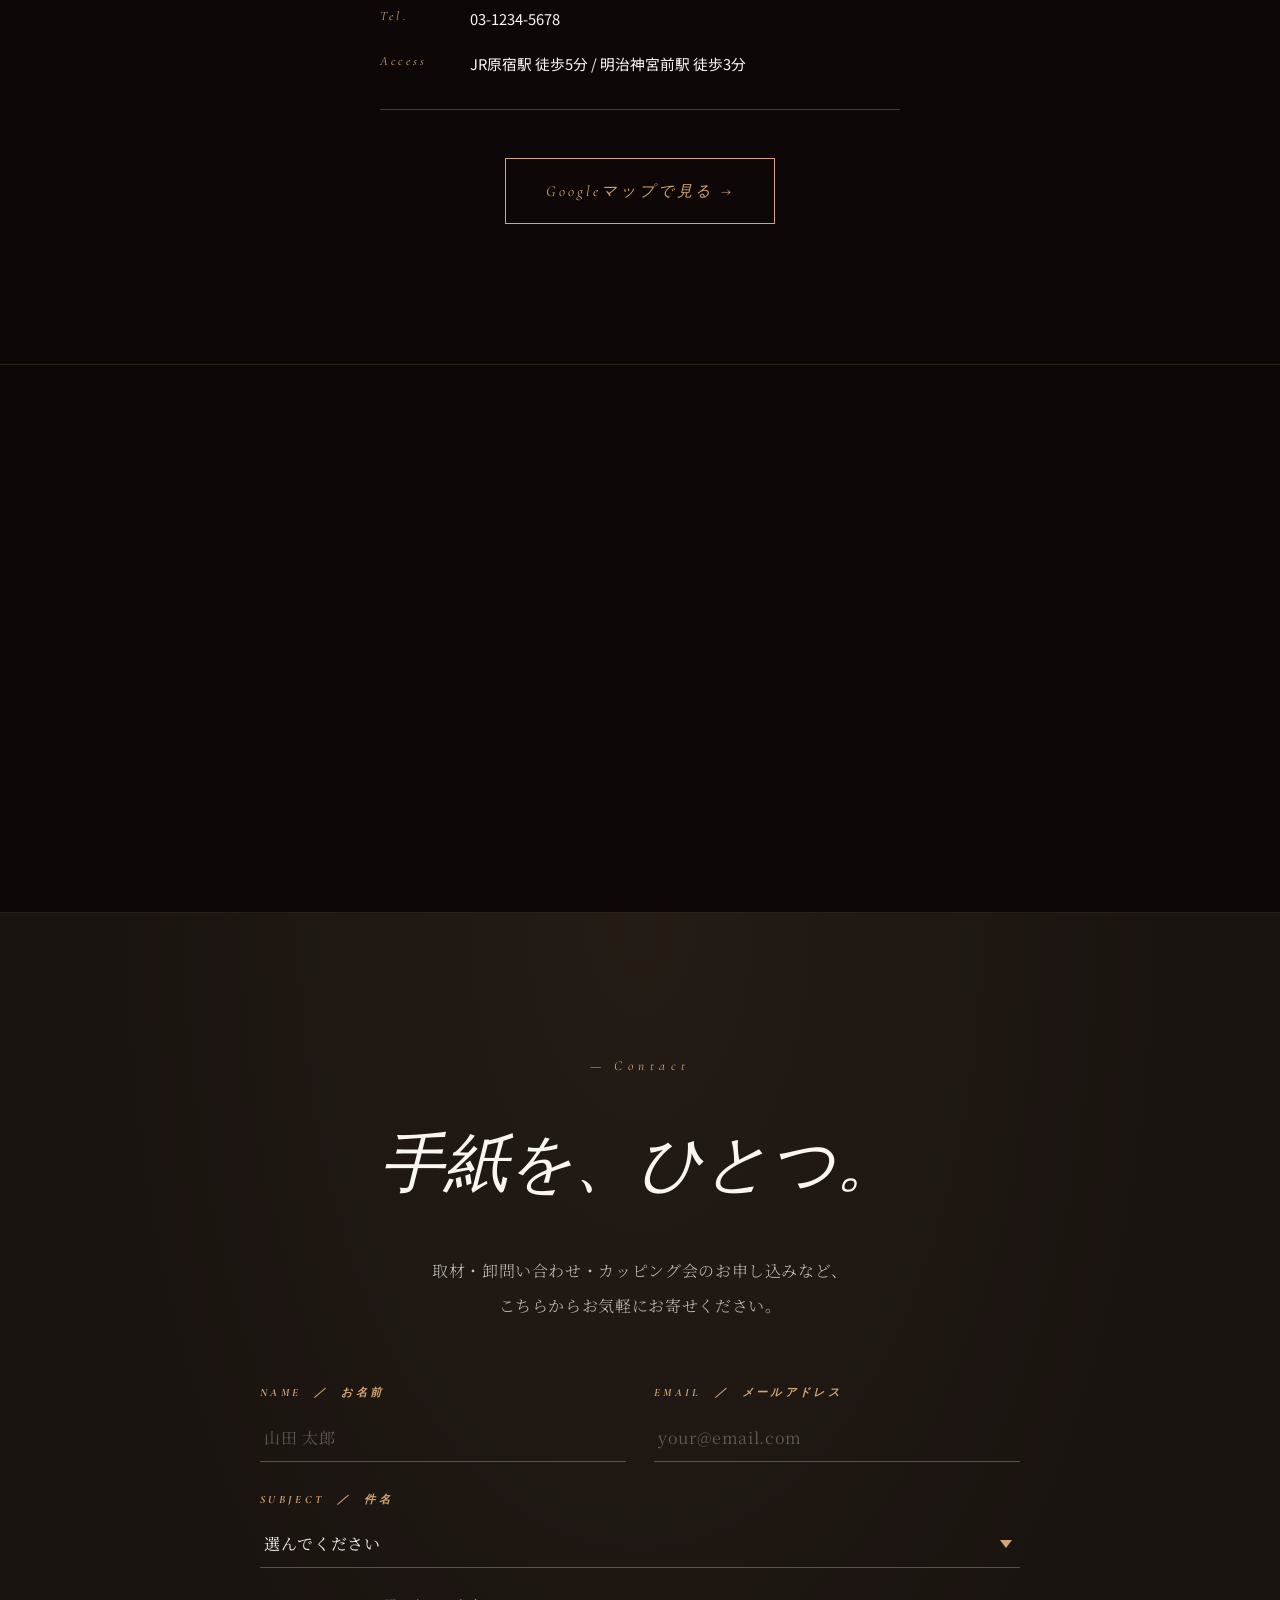
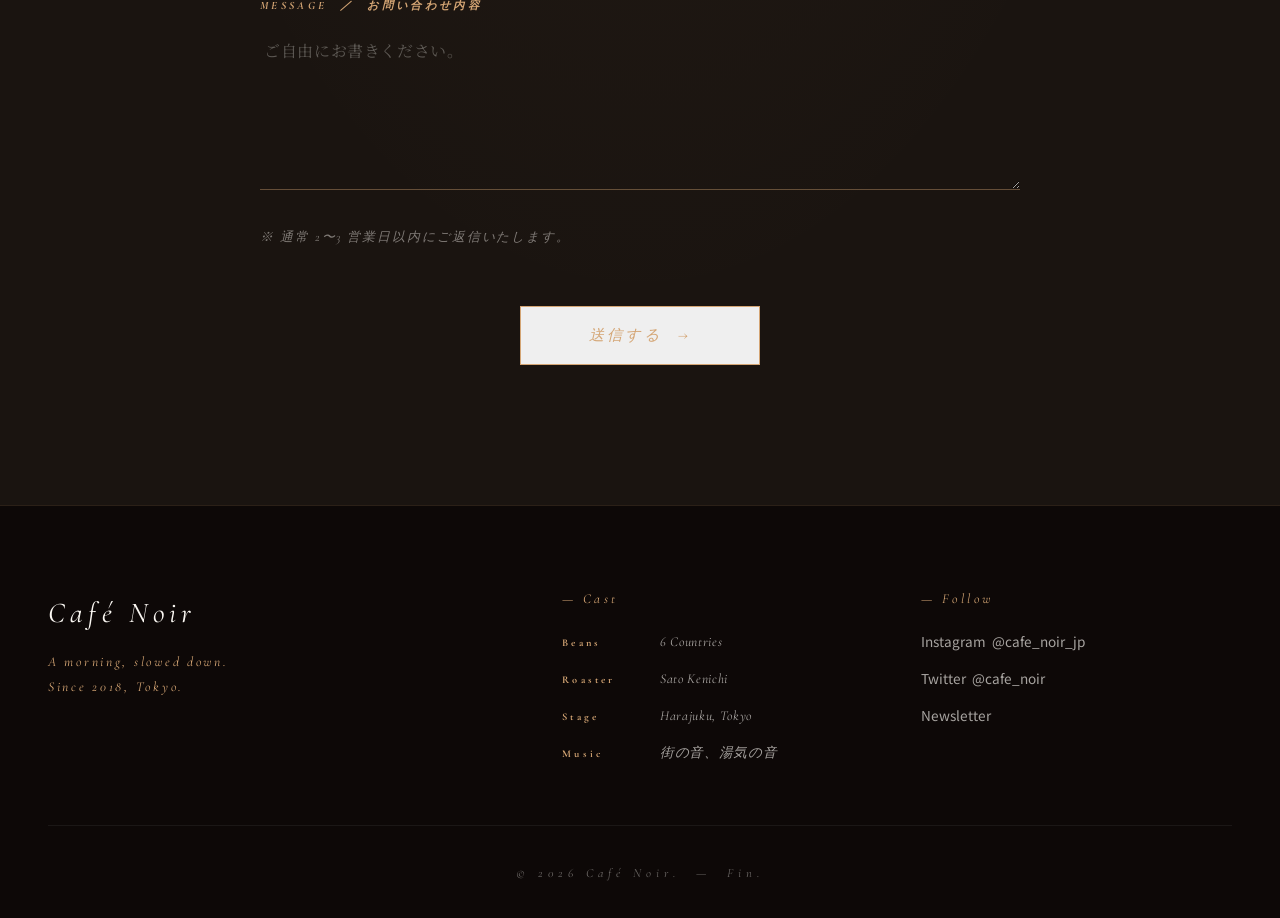
==== commit 6bfbd178: "Add: Google Maps embed + contact form (demo) - Real Google Maps iframe showing 神宮前1-2-3 area in Hara" ====
--- a/cinematic.html
+++ b/cinematic.html
@@ -211,9 +211,71 @@
       <dt>Tel.</dt><dd>03-1234-5678</dd>
       <dt>Access</dt><dd>JR原宿駅 徒歩5分 / 明治神宮前駅 徒歩3分</dd>
     </dl>
-    <a href="#" class="btn">Googleマップで見る →</a>
-  </div>
-</section>
+    <a href="https://www.google.com/maps/search/?api=1&query=%E6%9D%B1%E4%BA%AC%E9%83%BD%E6%B8%8B%E8%B0%B7%E5%8C%BA%E7%A5%9E%E5%AE%AE%E5%89%8D1-2-3" target="_blank" rel="noopener" class="btn">Googleマップで見る →</a>
+  </div>
+</section>
+
+<!-- MAP -->
+<section class="map">
+  <div class="map__inner">
+    <iframe
+      src="https://maps.google.com/maps?q=%E6%9D%B1%E4%BA%AC%E9%83%BD%E6%B8%8B%E8%B0%B7%E5%8C%BA%E7%A5%9E%E5%AE%AE%E5%89%8D1-2-3&hl=ja&z=17&output=embed"
+      width="100%" height="100%" style="border:0;" allowfullscreen="" loading="lazy" referrerpolicy="no-referrer-when-downgrade"
+      title="Café Noir – Map"></iframe>
+  </div>
+</section>
+
+<!-- CONTACT -->
+<section class="contact" id="contact">
+  <div class="contact__inner">
+    <span class="chap__no">— Contact</span>
+    <h2 class="gal__title">手紙を、ひとつ。</h2>
+    <p class="contact__lead">取材・卸問い合わせ・カッピング会のお申し込みなど、<br>こちらからお気軽にお寄せください。</p>
+
+    <form class="contact__form" onsubmit="cnFakeSubmit(event)">
+      <div class="contact__row">
+        <label class="contact__field">
+          <span>NAME &nbsp;／&nbsp; お名前</span>
+          <input type="text" name="name" required placeholder="山田 太郎">
+        </label>
+        <label class="contact__field">
+          <span>EMAIL &nbsp;／&nbsp; メールアドレス</span>
+          <input type="email" name="email" required placeholder="your@email.com">
+        </label>
+      </div>
+      <label class="contact__field">
+        <span>SUBJECT &nbsp;／&nbsp; 件名</span>
+        <select name="subject" required>
+          <option value="">選んでください</option>
+          <option>取材・撮影のご依頼</option>
+          <option>卸・OEMのご相談</option>
+          <option>カッピング会・ワークショップ</option>
+          <option>豆の通信販売について</option>
+          <option>その他</option>
+        </select>
+      </label>
+      <label class="contact__field">
+        <span>MESSAGE &nbsp;／&nbsp; お問い合わせ内容</span>
+        <textarea name="message" rows="6" required placeholder="ご自由にお書きください。"></textarea>
+      </label>
+      <p class="contact__note">※ 通常 2〜3 営業日以内にご返信いたします。</p>
+      <button type="submit" class="btn">送信する &nbsp;→</button>
+      <p class="contact__success" id="cnSuccess">
+        — Thank you. お問い合わせを受け付けました。<br>
+        後ほどメールにてご連絡いたします。
+      </p>
+    </form>
+  </div>
+</section>
+
+<script>
+function cnFakeSubmit(e){
+  e.preventDefault();
+  const f = e.target;
+  f.querySelectorAll('input,select,textarea,button').forEach(el => el.disabled = true);
+  document.getElementById('cnSuccess').classList.add('is-show');
+}
+</script>
 
 <!-- CREDITS -->
 <footer class="ft">
--- a/cinematic.css
+++ b/cinematic.css
@@ -132,6 +132,69 @@
 .acc__dl dd{font-size:0.92rem;line-height:1.85}
 .btn{display:inline-block;padding:18px 40px;border:1px solid var(--cara);color:var(--cara);font-family:var(--serif-en);font-style:italic;font-size:0.95rem;letter-spacing:0.2em;transition:all .3s}
 .btn:hover{background:var(--cara);color:var(--brown)}
+
+/* ===== MAP ===== */
+.map{background:var(--black);padding:0}
+.map__inner{position:relative;width:100%;aspect-ratio:21/9;max-height:560px;overflow:hidden;border-block:1px solid rgba(212,165,116,0.15)}
+.map__inner iframe{position:absolute;inset:0;width:100%;height:100%;filter:grayscale(0.3) contrast(1.05) brightness(0.85)}
+
+/* ===== CONTACT ===== */
+.contact{background:var(--darker);padding:140px 48px;position:relative}
+.contact::before{content:'';position:absolute;inset:0;background:radial-gradient(ellipse at top,rgba(212,165,116,0.05),transparent 60%);pointer-events:none}
+.contact__inner{position:relative;max-width:760px;margin:0 auto;text-align:center}
+.contact__lead{font-family:var(--serif-jp);font-size:1rem;line-height:2.2;color:rgba(250,247,242,0.75);margin:28px 0 60px;font-weight:300;letter-spacing:0.04em}
+.contact__form{text-align:left;display:flex;flex-direction:column;gap:28px}
+.contact__row{display:grid;grid-template-columns:1fr 1fr;gap:28px}
+.contact__field{display:flex;flex-direction:column;gap:10px}
+.contact__field span{font-family:var(--serif-en);font-style:italic;font-size:0.7rem;letter-spacing:0.3em;color:var(--cara);font-weight:700}
+.contact__field input,
+.contact__field select,
+.contact__field textarea{
+  background:transparent;
+  border:none;
+  border-bottom:1px solid rgba(212,165,116,0.4);
+  padding:12px 4px;
+  color:var(--bg);
+  font-family:var(--serif-jp);
+  font-size:1rem;
+  letter-spacing:0.04em;
+  outline:none;
+  transition:border-color .3s;
+  width:100%;
+}
+.contact__field input:focus,
+.contact__field select:focus,
+.contact__field textarea:focus{border-bottom-color:var(--cara)}
+.contact__field input::placeholder,
+.contact__field textarea::placeholder{color:rgba(250,247,242,0.3)}
+.contact__field select{
+  -webkit-appearance:none;appearance:none;
+  background-image:url("data:image/svg+xml;utf8,<svg xmlns='http://www.w3.org/2000/svg' width='12' height='8' viewBox='0 0 12 8'><path fill='%23D4A574' d='M6 8L0 0h12z'/></svg>");
+  background-repeat:no-repeat;
+  background-position:right 8px center;
+  cursor:pointer;
+}
+.contact__field select option{background:var(--darker);color:var(--bg)}
+.contact__field textarea{resize:vertical;min-height:140px;font-family:var(--serif-jp)}
+.contact__note{font-family:var(--serif-en);font-style:italic;font-size:0.8rem;letter-spacing:0.15em;color:rgba(250,247,242,0.45);margin:8px 0 16px}
+.contact__form .btn{align-self:center;margin-top:12px;min-width:240px;cursor:pointer;font-family:var(--serif-en);font-style:italic}
+.contact__success{
+  display:none;
+  text-align:center;
+  font-family:var(--serif-en);font-style:italic;
+  font-size:1.05rem;letter-spacing:0.1em;
+  color:var(--cara);
+  border:1px solid rgba(212,165,116,0.3);
+  padding:32px 24px;
+  margin-top:32px;
+  line-height:2;
+}
+.contact__success.is-show{display:block;animation:fade .8s}
+
+@media(max-width:700px){
+  .contact{padding:80px 20px}
+  .contact__row{grid-template-columns:1fr;gap:24px}
+}
 
 /* ===== FOOTER (credits) ===== */
 .ft{background:var(--black);padding:80px 48px 32px;border-top:1px solid rgba(212,165,116,0.15)}
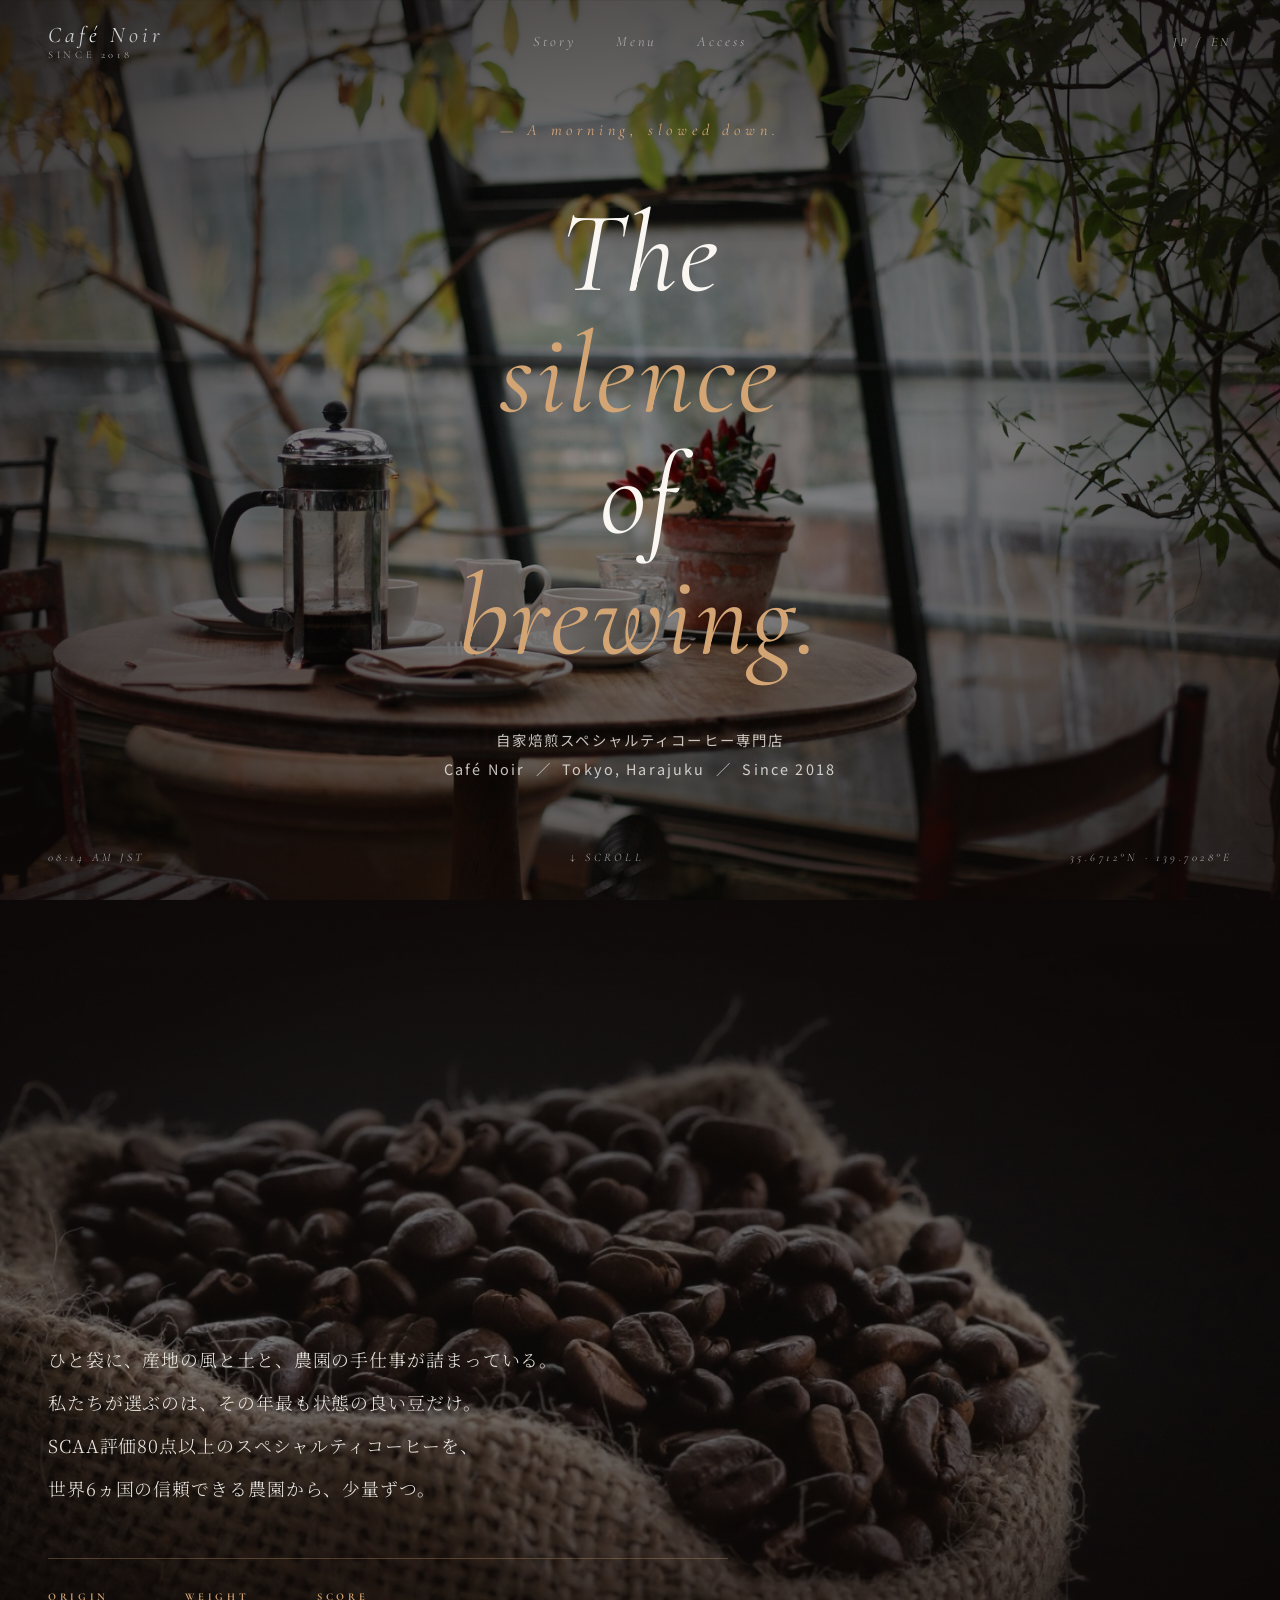
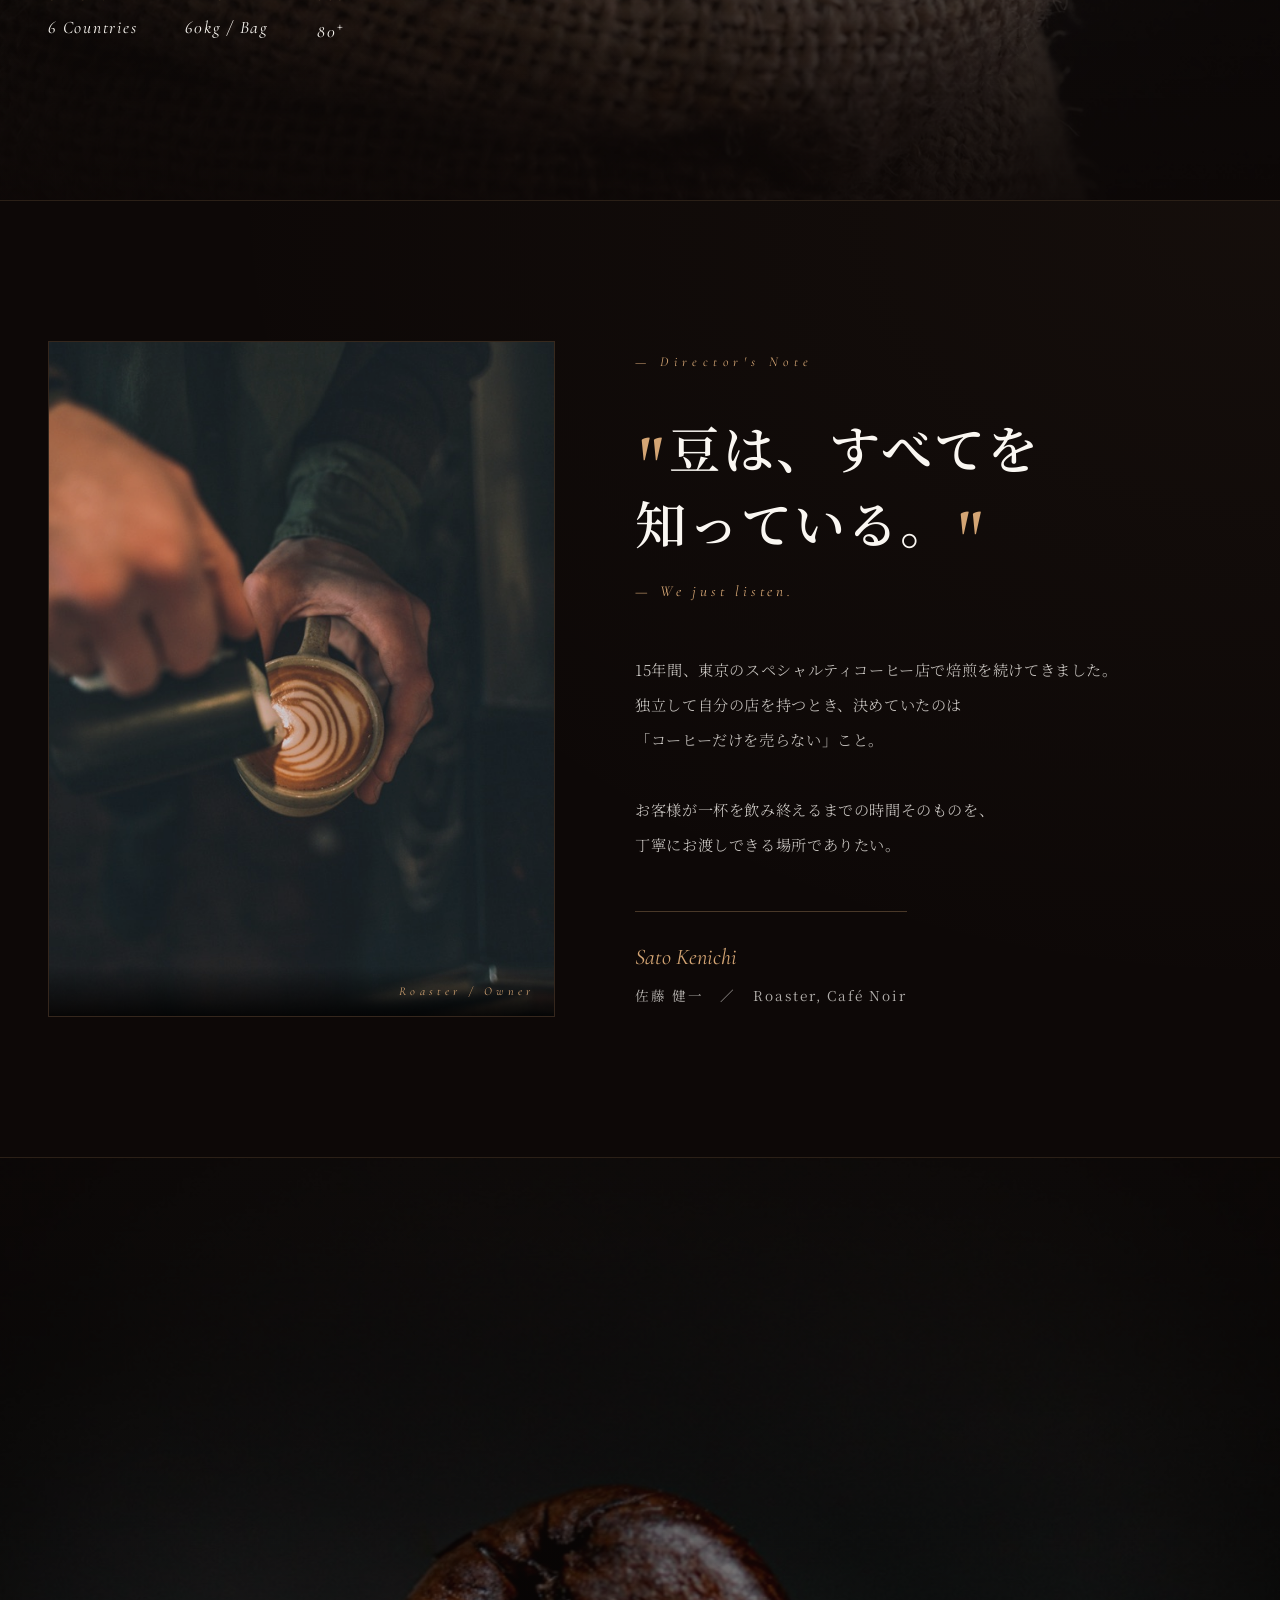
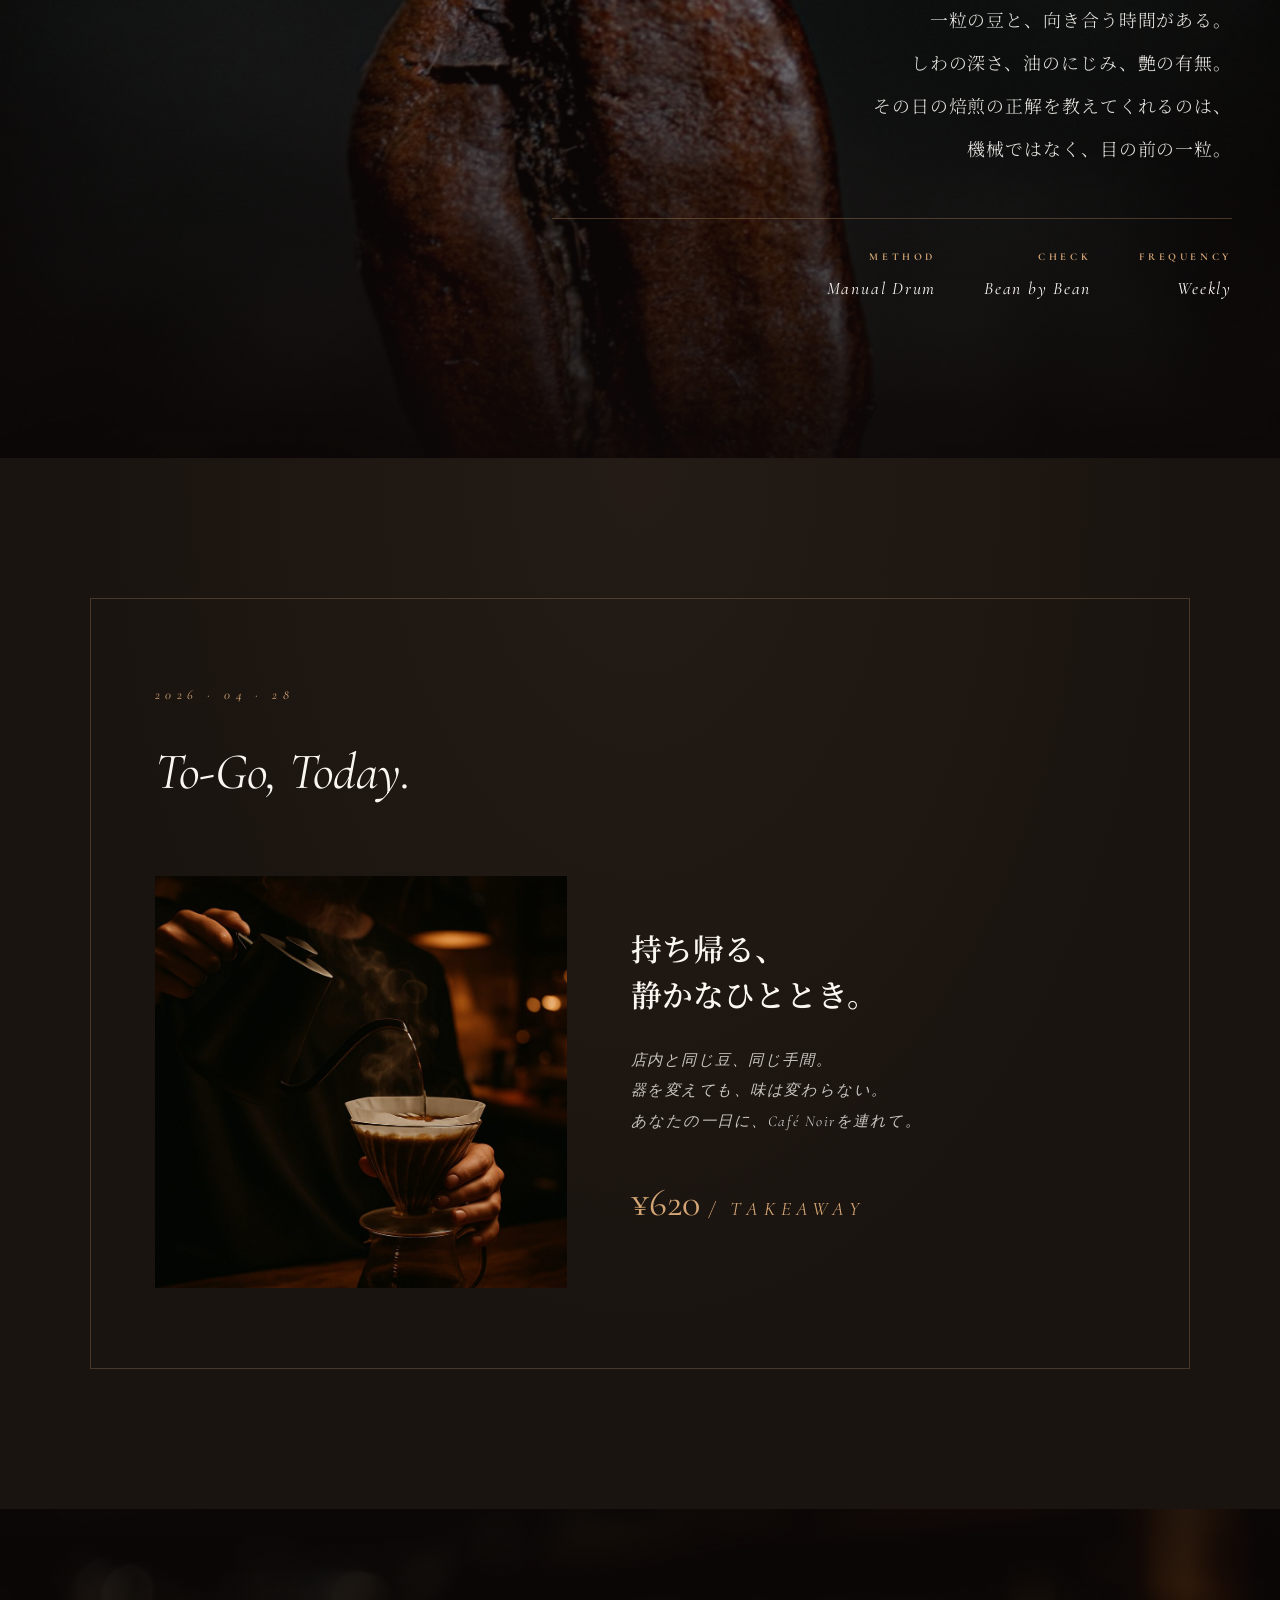
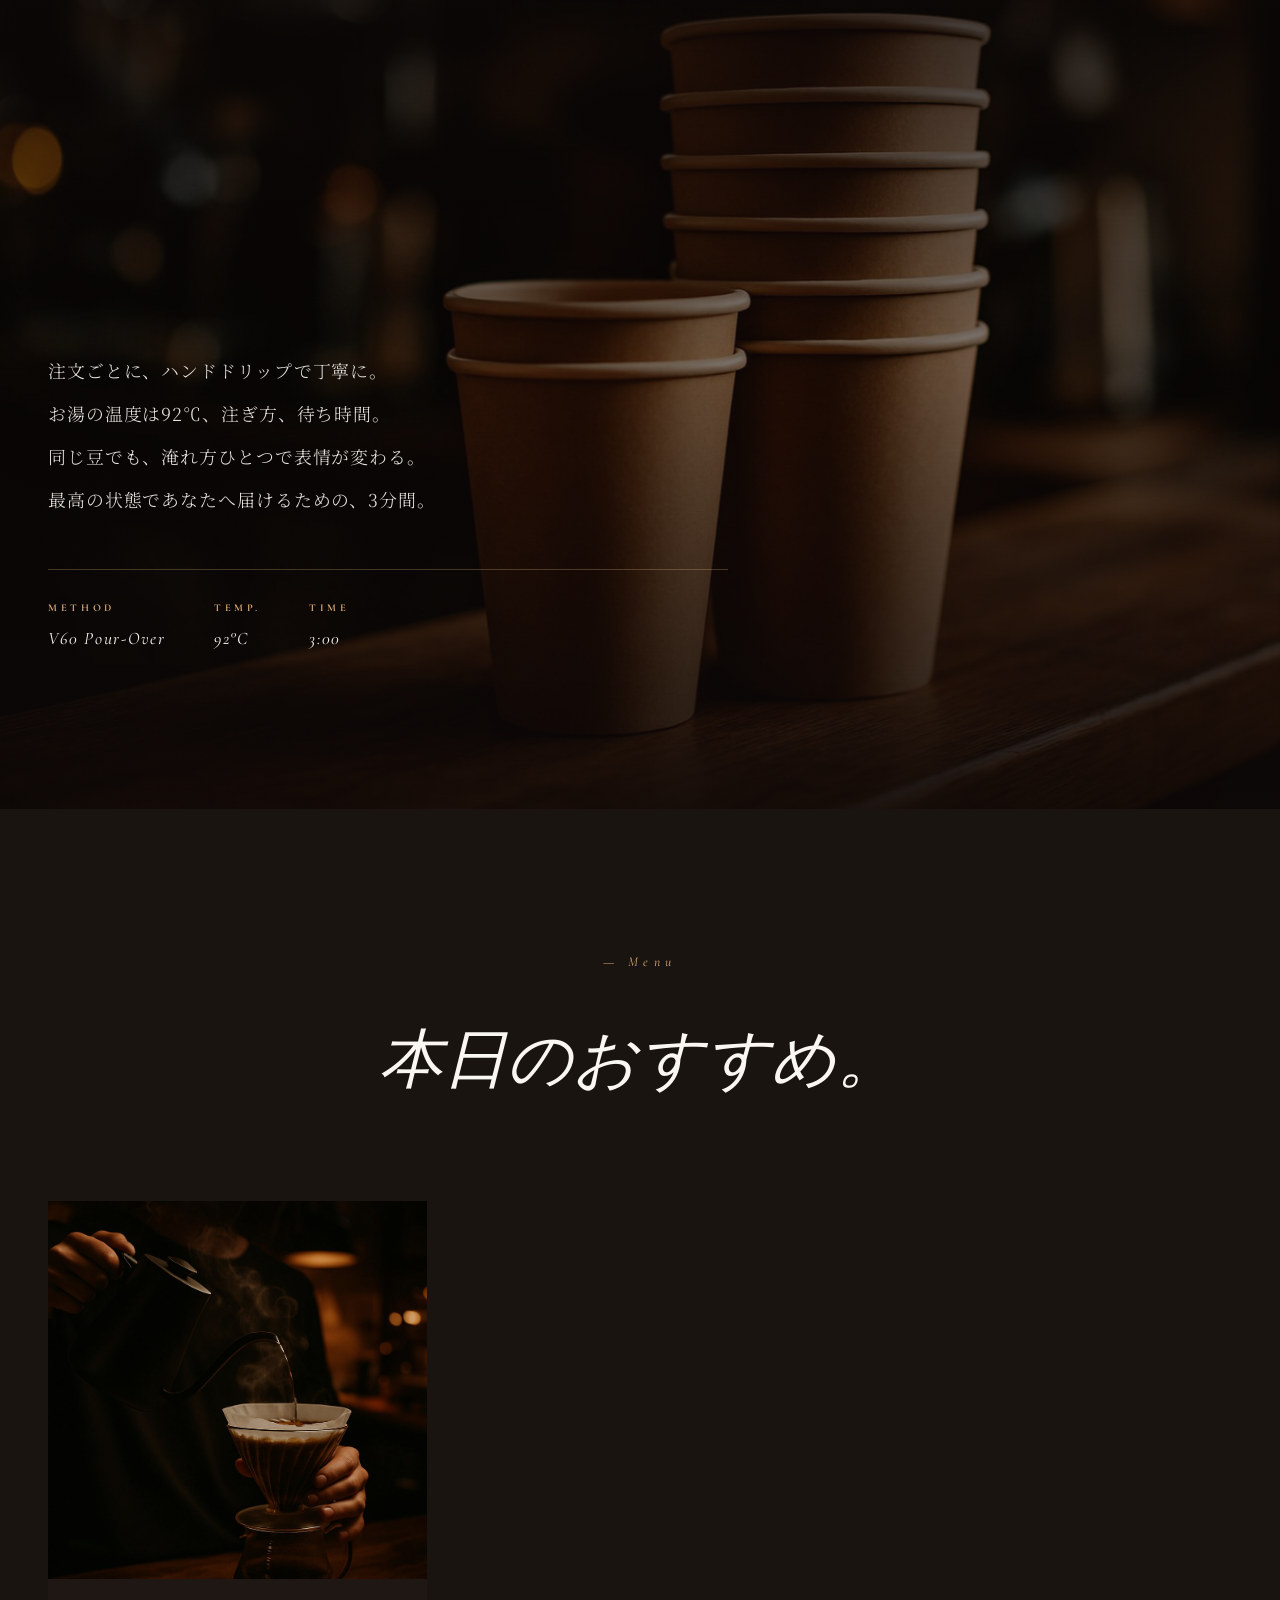
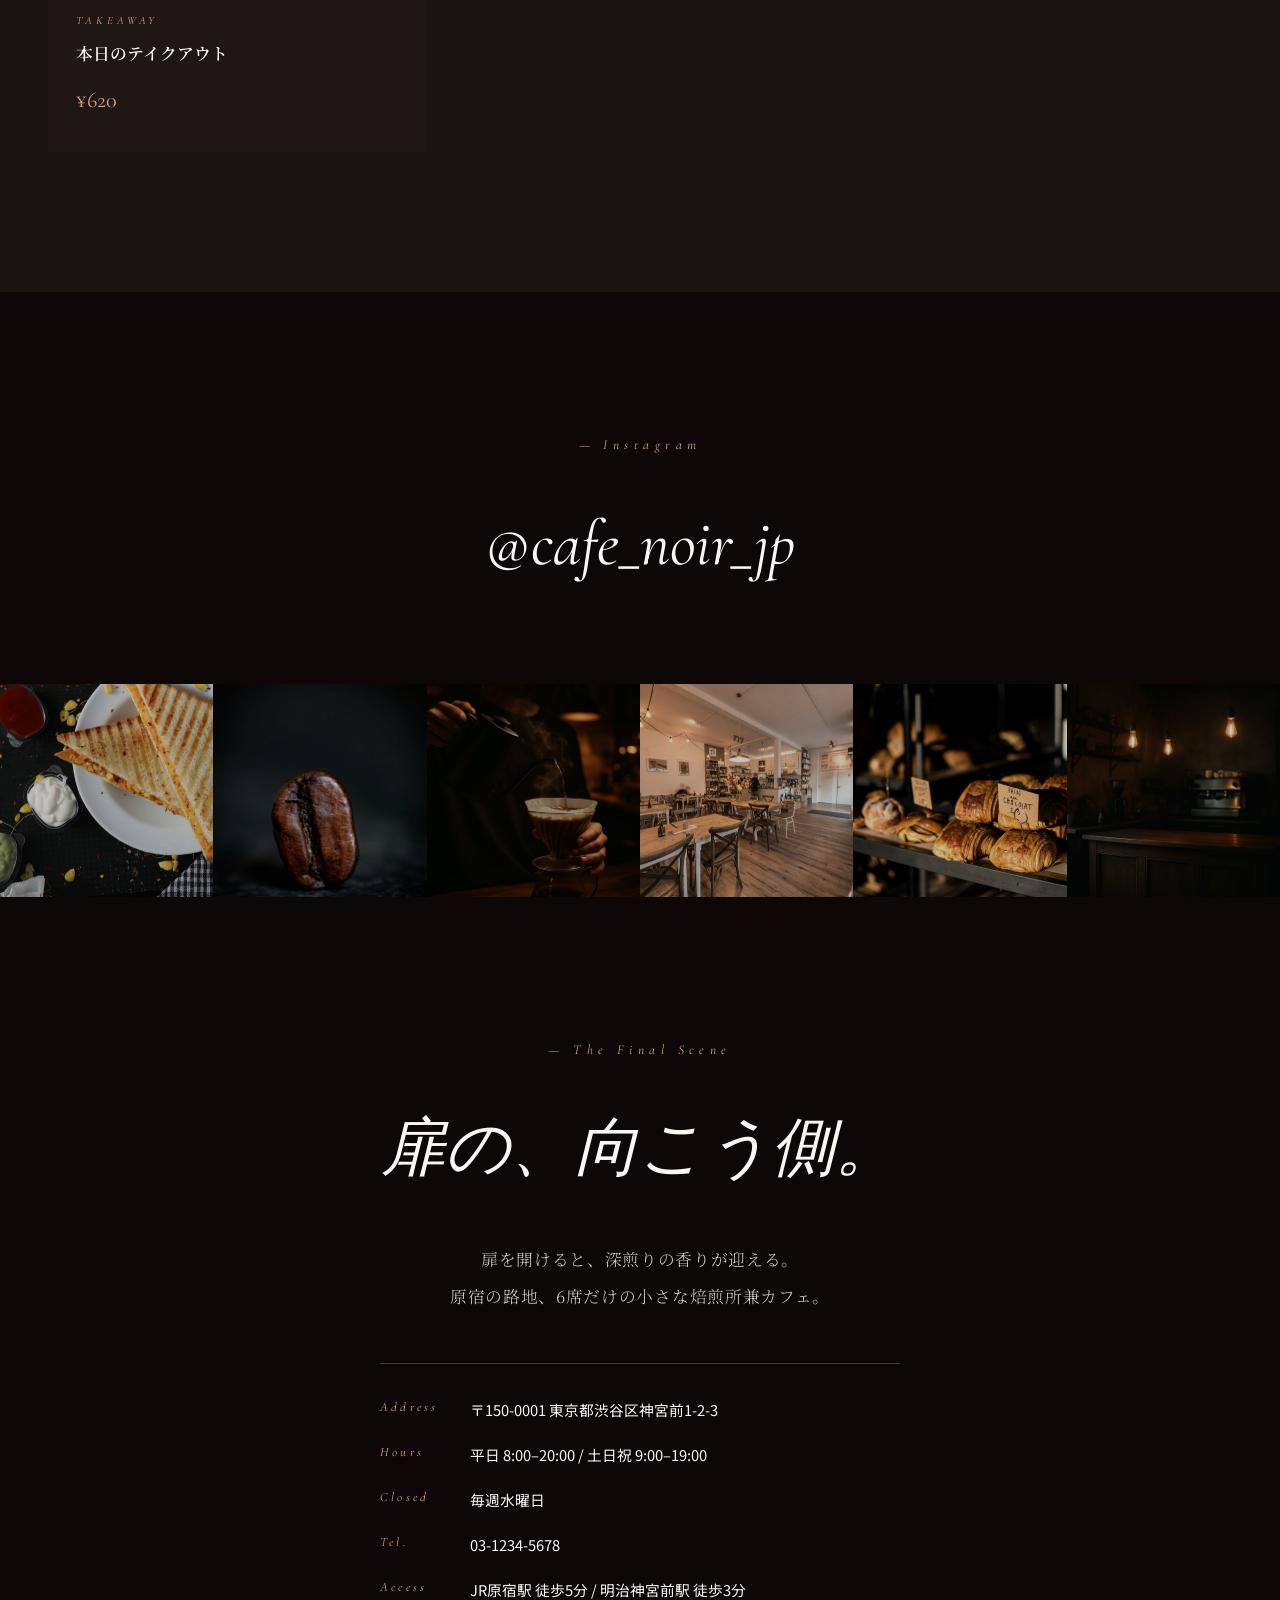
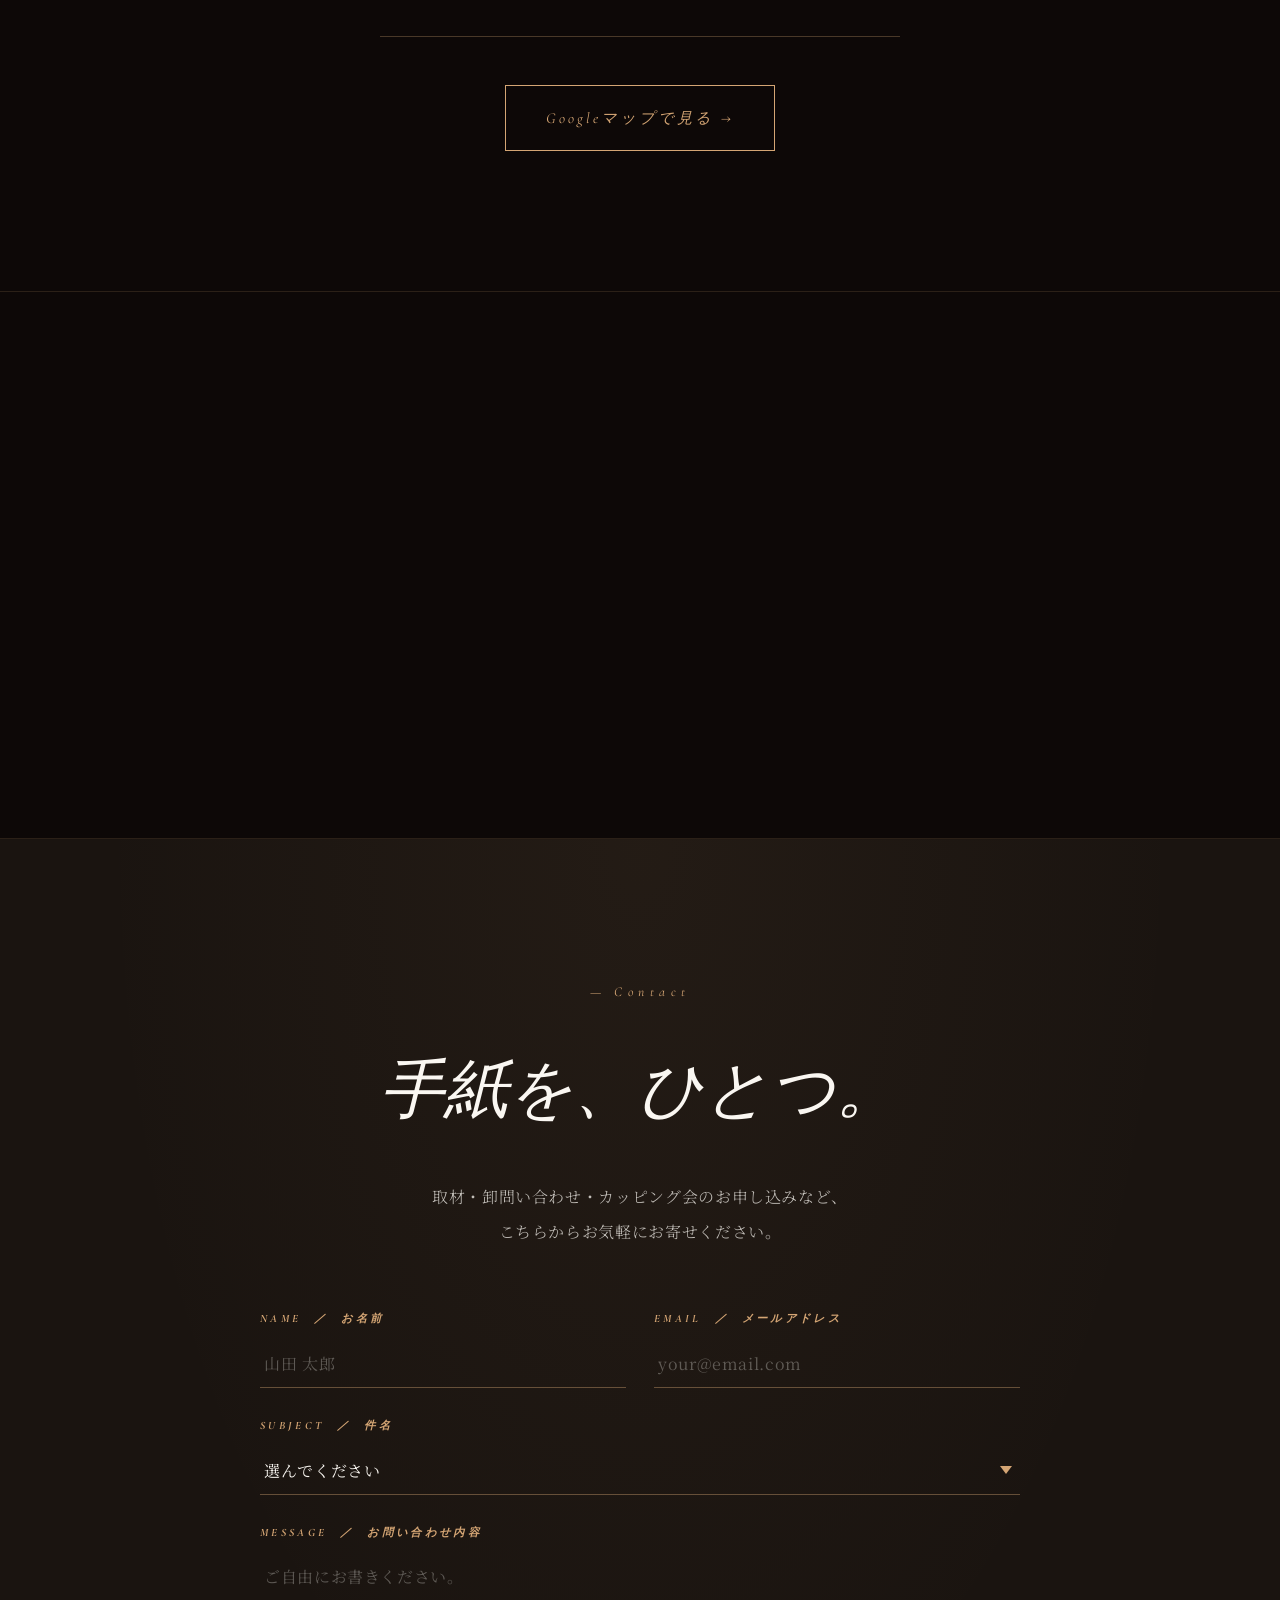
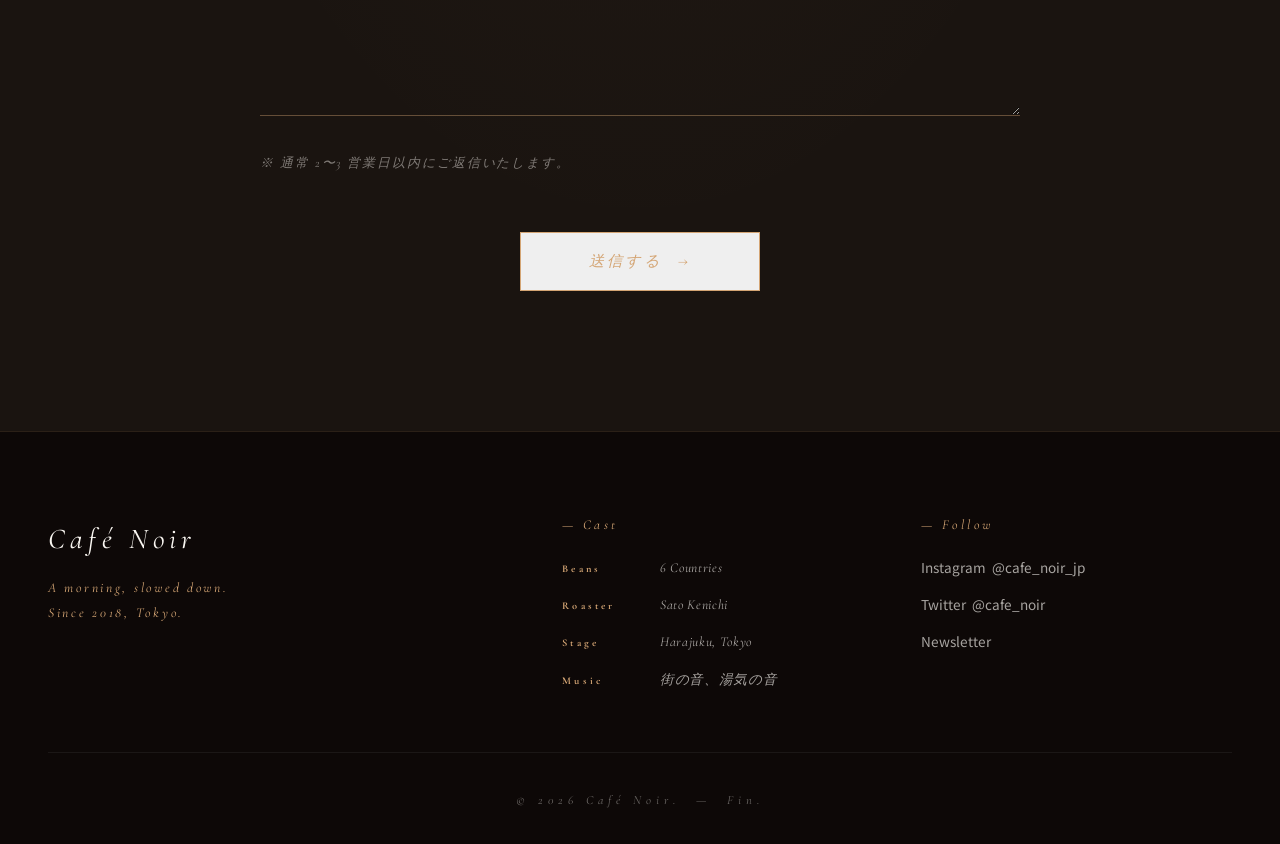
==== commit 518b3f45: "fix: menu API limit to 20" ====
--- a/cinematic.html
+++ b/cinematic.html
@@ -167,16 +167,8 @@
     <span class="chap__no">— Menu</span>
     <h2 class="gal__title">本日のおすすめ。</h2>
   </div>
-  <div class="gal__grid">
-    <article class="gc"><figure class="gc__img"><img src="images/menu-drip.jpg" alt=""></figure>
-      <div class="gc__b"><p class="gc__cat">TAKEAWAY</p><h3>本日のテイクアウト</h3><p class="gc__d">アイスでもホットでも。手を温める、片手の余白。</p><p class="gc__p">¥620</p></div>
-    </article>
-    <article class="gc"><figure class="gc__img"><img src="images/menu-latte.jpg" alt=""></figure>
-      <div class="gc__b"><p class="gc__cat">ESPRESSO</p><h3>ハウスブレンド・エスプレッソ</h3><p class="gc__d">深煎りのコクと余韻。豆そのままを、小さな器に閉じ込めて。</p><p class="gc__p">¥480</p></div>
-    </article>
-    <article class="gc"><figure class="gc__img"><img src="images/menu-season.jpg" alt=""></figure>
-      <div class="gc__b"><p class="gc__cat">PASTRIES</p><h3>自家製クロワッサン</h3><p class="gc__d">毎朝焼き上げる、ヴィエノワズリーの定番。コーヒーのお供に。</p><p class="gc__p">¥420</p></div>
-    </article>
+  <div class="gal__grid" id="menu-grid">
+    <!-- MicroCMS から動的に読み込まれます -->
   </div>
 </section>
 
@@ -277,6 +269,44 @@
 }
 </script>
 
+<script>
+// MicroCMS メニュー取得
+// YOUR_API_KEY を自分のAPIキーに置き換えてください
+const MICROCMS_API_KEY = 'auFJ6m605zLL6A9Dqz2Lk2ffT1larFMCia5l';
+const MICROCMS_ENDPOINT = 'https://cafe-noir.microcms.io/api/v1/menu?limit=20';
+
+const menuImages = [
+  'images/menu-drip.jpg',
+  'images/menu-latte.jpg',
+  'images/menu-season.jpg',
+];
+
+fetch(MICROCMS_ENDPOINT, {
+  headers: { 'X-MICROCMS-API-KEY': MICROCMS_API_KEY }
+})
+  .then(res => res.json())
+  .then(data => {
+    const grid = document.getElementById('menu-grid');
+    grid.innerHTML = data.contents.map((item, i) => `
+      <article class="gc">
+        <figure class="gc__img"><img src="${menuImages[i % menuImages.length]}" alt="${item.name}"></figure>
+        <div class="gc__b">
+          <p class="gc__cat">${item.category}</p>
+          <h3>${item.name}</h3>
+          <p class="gc__p">¥${item.price}</p>
+        </div>
+      </article>
+    `).join('');
+  })
+  .catch(() => {
+    // API取得失敗時はフォールバック表示
+    document.getElementById('menu-grid').innerHTML = `
+      <article class="gc"><figure class="gc__img"><img src="images/menu-drip.jpg" alt=""></figure>
+        <div class="gc__b"><p class="gc__cat">TAKEAWAY</p><h3>本日のテイクアウト</h3><p class="gc__p">¥620</p></div>
+      </article>`;
+  });
+</script>
+
 <!-- CREDITS -->
 <footer class="ft">
   <div class="ft__inner">
